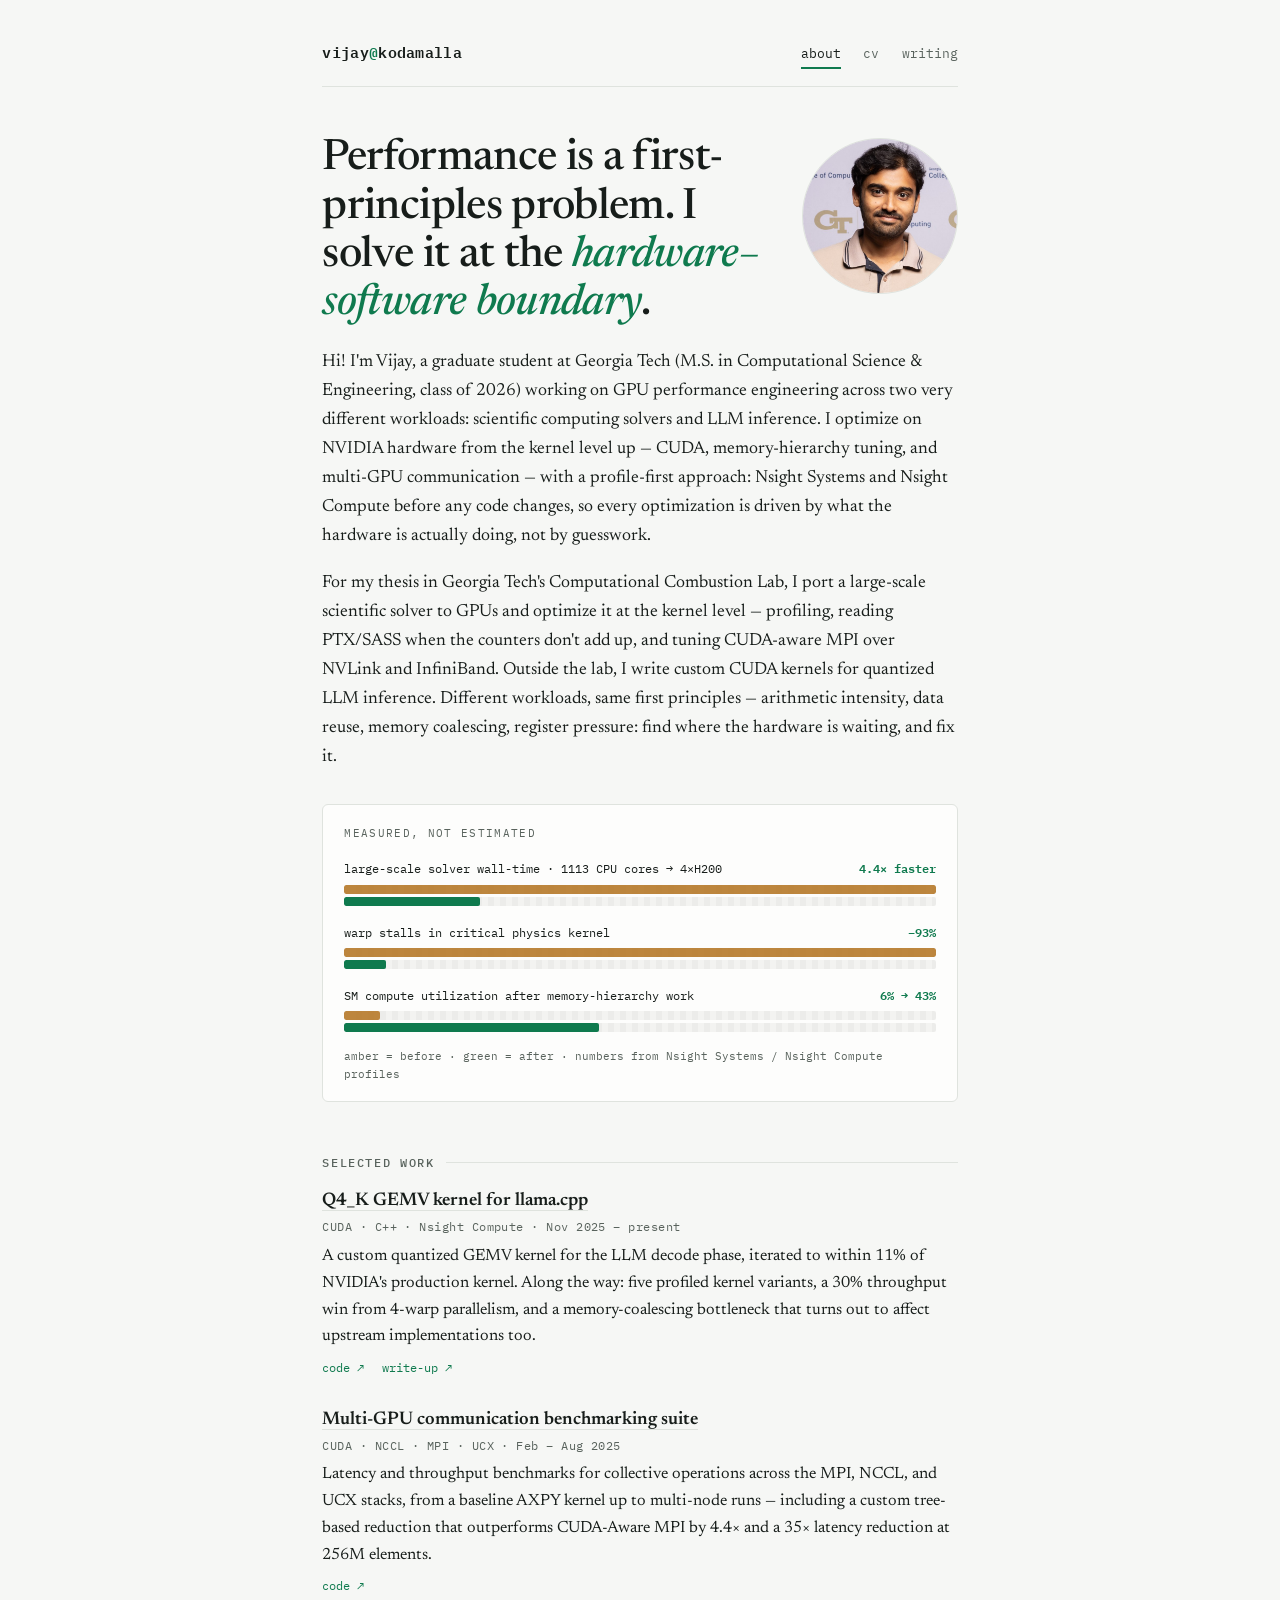
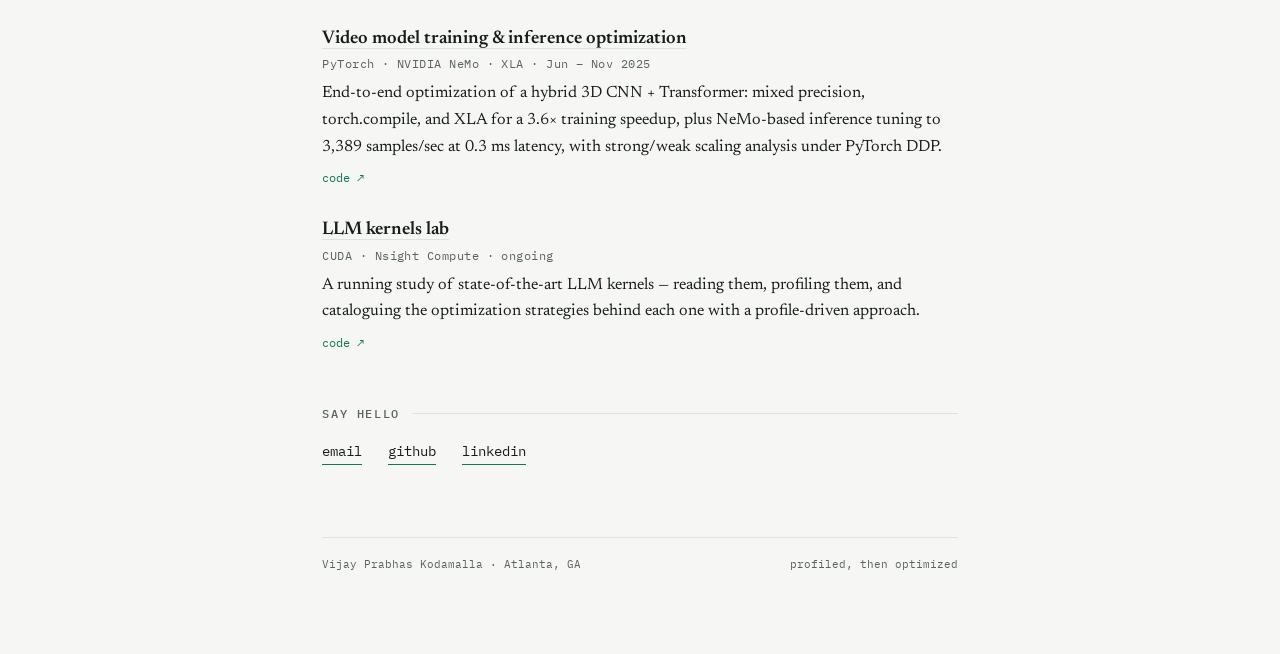
==== index.html @ e5746d0b "Add files via upload" ====
<!DOCTYPE html>
<html lang="en">
<head>
<meta charset="utf-8">
<meta name="viewport" content="width=device-width, initial-scale=1.0">
<title>Vijay Kodamalla — GPU Performance Engineering</title>
<meta name="description" content="Vijay Kodamalla — graduate student at Georgia Tech working on GPU performance engineering: CUDA kernels, multi-GPU communication, and profiling-driven optimization.">
<link rel="preconnect" href="https://fonts.googleapis.com">
<link rel="preconnect" href="https://fonts.gstatic.com" crossorigin>
<link href="https://fonts.googleapis.com/css2?family=Newsreader:ital,opsz,wght@0,6..72,400;0,6..72,500;0,6..72,600;1,6..72,400;1,6..72,500&family=IBM+Plex+Mono:wght@400;500;600&display=swap" rel="stylesheet">
<link rel="stylesheet" href="styles.css">
</head>
<body>
<div class="page">

<header class="site">
  <a class="wordmark" href="index.html">vijay<span>@</span>kodamalla</a>
  <nav class="site-nav" aria-label="Site">
    <a href="index.html" aria-current="page">about</a>
    <a href="cv.html">cv</a>
    <a href="writing.html">writing</a>
  </nav>
</header>

<main>
  <img class="portrait" src="photo.jpg" alt="Vijay Kodamalla" width="156" height="156">

  <h1>Performance is a first-principles problem. I solve it at the <em>hardware–software boundary</em>.</h1>

  <p>Hi! I'm Vijay, a graduate student at Georgia Tech (M.S. in Computational Science &amp; Engineering, class of 2026) working on GPU performance engineering across two very different workloads: scientific computing solvers and LLM inference. I optimize on NVIDIA hardware from the kernel level up — CUDA, memory-hierarchy tuning, and multi-GPU communication — with a profile-first approach: Nsight Systems and Nsight Compute before any code changes, so every optimization is driven by what the hardware is actually doing, not by guesswork.</p>

  <p>For my thesis in Georgia Tech's Computational Combustion Lab, I port a large-scale scientific solver to GPUs and optimize it at the kernel level — profiling, reading PTX/SASS when the counters don't add up, and tuning CUDA-aware MPI over NVLink and InfiniBand. Outside the lab, I write custom CUDA kernels for quantized LLM inference. Different workloads, same first principles — arithmetic intensity, data reuse, memory coalescing, register pressure: find where the hardware is waiting, and fix it.</p>

  <div class="measured" aria-label="Selected measured results">
    <div class="measured-caption">measured, not estimated</div>

    <div class="metric">
      <div class="metric-label">
        <span>large-scale solver wall-time · 1113 CPU cores → 4×H200</span>
        <span class="value">4.4× faster</span>
      </div>
      <div class="track"><div class="bar before" style="--w:100%"></div></div>
      <div class="track" style="margin-top:3px"><div class="bar" style="--w:23%; animation-delay:.15s"></div></div>
    </div>

    <div class="metric">
      <div class="metric-label">
        <span>warp stalls in critical physics kernel</span>
        <span class="value">−93%</span>
      </div>
      <div class="track"><div class="bar before" style="--w:100%; animation-delay:.15s"></div></div>
      <div class="track" style="margin-top:3px"><div class="bar" style="--w:7%; animation-delay:.3s"></div></div>
    </div>

    <div class="metric">
      <div class="metric-label">
        <span>SM compute utilization after memory-hierarchy work</span>
        <span class="value">6% → 43%</span>
      </div>
      <div class="track"><div class="bar before" style="--w:6%; animation-delay:.45s"></div></div>
      <div class="track" style="margin-top:3px"><div class="bar" style="--w:43%; animation-delay:.6s"></div></div>
    </div>

    <div class="measured-footnote">amber = before · green = after · numbers from Nsight Systems / Nsight Compute profiles</div>
  </div>

  <h2 class="eyebrow">Selected work</h2>

  <div class="item">
    <h3><a href="https://github.com/vijay-kodamalla/gemv-q4_k-optimization">Q4_K GEMV kernel for llama.cpp</a></h3>
    <div class="meta">CUDA · C++ · Nsight Compute · Nov 2025 – present</div>
    <p>A custom quantized GEMV kernel for the LLM decode phase, iterated to within 11% of NVIDIA's production kernel. Along the way: five profiled kernel variants, a 30% throughput win from 4-warp parallelism, and a memory-coalescing bottleneck that turns out to affect upstream implementations too.</p>
    <div class="links"><a href="https://github.com/vijay-kodamalla/gemv-q4_k-optimization">code ↗</a><a href="https://vijay-kodamalla.github.io/gemv-q4_k-optimization/">write-up ↗</a></div>
  </div>

  <div class="item">
    <h3><a href="https://github.com/vijay-kodamalla/multi_gpu_comm_suite">Multi-GPU communication benchmarking suite</a></h3>
    <div class="meta">CUDA · NCCL · MPI · UCX · Feb – Aug 2025</div>
    <p>Latency and throughput benchmarks for collective operations across the MPI, NCCL, and UCX stacks, from a baseline AXPY kernel up to multi-node runs — including a custom tree-based reduction that outperforms CUDA-Aware MPI by 4.4× and a 35× latency reduction at 256M elements.</p>
    <div class="links"><a href="https://github.com/vijay-kodamalla/multi_gpu_comm_suite">code ↗</a></div>
  </div>

  <div class="item">
    <h3><a href="https://github.com/vijay-kodamalla/video_classification_hybrid_arch">Video model training &amp; inference optimization</a></h3>
    <div class="meta">PyTorch · NVIDIA NeMo · XLA · Jun – Nov 2025</div>
    <p>End-to-end optimization of a hybrid 3D CNN + Transformer: mixed precision, torch.compile, and XLA for a 3.6× training speedup, plus NeMo-based inference tuning to 3,389 samples/sec at 0.3 ms latency, with strong/weak scaling analysis under PyTorch DDP.</p>
    <div class="links"><a href="https://github.com/vijay-kodamalla/video_classification_hybrid_arch">code ↗</a></div>
  </div>

  <div class="item">
    <h3><a href="https://github.com/vijay-kodamalla/LLM-kernels-Lab">LLM kernels lab</a></h3>
    <div class="meta">CUDA · Nsight Compute · ongoing</div>
    <p>A running study of state-of-the-art LLM kernels — reading them, profiling them, and cataloguing the optimization strategies behind each one with a profile-driven approach.</p>
    <div class="links"><a href="https://github.com/vijay-kodamalla/LLM-kernels-Lab">code ↗</a></div>
  </div>

  <h2 class="eyebrow">Say hello</h2>
  <div class="hello">
    <a href="mailto:vkodamalla3@gatech.edu">email</a>
    <a href="https://github.com/vijay-kodamalla">github</a>
    <a href="https://linkedin.com/in/vijaykodamalla">linkedin</a>
  </div>
</main>

<footer class="site">
  <span>Vijay Prabhas Kodamalla · Atlanta, GA</span>
  <span>profiled, then optimized</span>
</footer>

</div>
</body>
</html>
---- styles.css ----
/* ---------------------------------------------------------
   Vijay Kodamalla — personal site
   Palette
     paper    #F6F7F5   cool graph-paper white
     ink      #171D1A   near-black green-tinted ink
     muted    #59635D   secondary text
     kernel   #0F7A4E   profiler "kernel track" green (accent)
     stall    #B4741F   "before" / stall amber
     hairline #DFE3DE   rules and borders
   Type
     Newsreader      — body & display (research-notebook serif)
     IBM Plex Mono   — nav, labels, metrics (profiler vernacular)
   --------------------------------------------------------- */

:root {
  --paper: #f6f7f5;
  --ink: #171d1a;
  --muted: #59635d;
  --kernel: #0f7a4e;
  --stall: #b4741f;
  --hairline: #dfe3de;
  --mono: "IBM Plex Mono", ui-monospace, "SF Mono", Menlo, monospace;
  --serif: "Newsreader", Georgia, "Times New Roman", serif;
}

* { box-sizing: border-box; }

html { scroll-behavior: smooth; }

body {
  margin: 0;
  background: var(--paper);
  color: var(--ink);
  font-family: var(--serif);
  font-size: 1.1rem;
  line-height: 1.65;
  font-weight: 400;
  -webkit-font-smoothing: antialiased;
}

.page {
  max-width: 680px;
  margin: 0 auto;
  padding: 2.5rem 1.4rem 5rem;
}

/* ----- nav ----- */
header.site {
  display: flex;
  align-items: baseline;
  justify-content: space-between;
  gap: 1rem;
  flex-wrap: wrap;
  padding-bottom: 1.1rem;
  border-bottom: 1px solid var(--hairline);
  margin-bottom: 3rem;
}

.wordmark {
  font-family: var(--mono);
  font-size: 0.95rem;
  font-weight: 600;
  letter-spacing: 0.02em;
  color: var(--ink);
  text-decoration: none;
}

.wordmark span { color: var(--kernel); }

nav.site-nav {
  display: flex;
  gap: 1.4rem;
  font-family: var(--mono);
  font-size: 0.82rem;
}

nav.site-nav a {
  color: var(--muted);
  text-decoration: none;
  padding-bottom: 2px;
}

nav.site-nav a:hover { color: var(--ink); }

nav.site-nav a[aria-current="page"] {
  color: var(--ink);
  border-bottom: 2px solid var(--kernel);
}

/* ----- portrait ----- */
.portrait {
  float: right;
  width: 156px;
  height: 156px;
  object-fit: cover;
  border-radius: 50%;
  border: 1px solid var(--hairline);
  margin: 0.2rem 0 1rem 1.6rem;
  background: #ececea;
}

@media (max-width: 520px) {
  .portrait {
    float: none;
    display: block;
    width: 124px;
    height: 124px;
    margin: 0 0 1.2rem;
  }
}

/* ----- type ----- */
h1 {
  font-family: var(--serif);
  font-weight: 500;
  font-size: clamp(2rem, 6vw, 2.7rem);
  line-height: 1.12;
  letter-spacing: -0.015em;
  margin: 0 0 1.2rem;
}

h1 em {
  font-style: italic;
  color: var(--kernel);
}

.eyebrow {
  font-family: var(--mono);
  font-size: 0.72rem;
  font-weight: 500;
  letter-spacing: 0.14em;
  text-transform: uppercase;
  color: var(--muted);
  margin: 3.2rem 0 1.1rem;
  display: flex;
  align-items: center;
  gap: 0.75rem;
}

.eyebrow::after {
  content: "";
  flex: 1;
  height: 1px;
  background: var(--hairline);
}

p { margin: 0 0 1.1rem; }

a { color: var(--ink); text-decoration-color: var(--kernel); text-underline-offset: 3px; }
a:hover { color: var(--kernel); }

strong { font-weight: 600; }

.muted { color: var(--muted); }

/* ----- signature: measured strip (profiler bars) ----- */
.measured {
  border: 1px solid var(--hairline);
  border-radius: 6px;
  background: #fdfdfc;
  padding: 1.2rem 1.3rem 1.05rem;
  margin: 2rem 0 0.4rem;
}

.measured-caption {
  font-family: var(--mono);
  font-size: 0.7rem;
  letter-spacing: 0.12em;
  text-transform: uppercase;
  color: var(--muted);
  margin-bottom: 1rem;
}

.metric { margin-bottom: 1rem; }
.metric:last-child { margin-bottom: 0.2rem; }

.metric-label {
  display: flex;
  justify-content: space-between;
  gap: 1rem;
  font-family: var(--mono);
  font-size: 0.78rem;
  color: var(--ink);
  margin-bottom: 0.35rem;
}

.metric-label .value { color: var(--kernel); font-weight: 600; white-space: nowrap; }

.track {
  position: relative;
  height: 9px;
  border-radius: 2px;
  background: repeating-linear-gradient(
    90deg,
    #ececea 0 6px,
    #f3f3f1 6px 12px
  );
  overflow: hidden;
}

.bar {
  position: absolute;
  inset: 0 auto 0 0;
  border-radius: 2px;
  background: var(--kernel);
  width: 0;
  animation: grow 0.9s ease-out forwards;
}

.bar.before { background: var(--stall); opacity: 0.85; }

@keyframes grow { to { width: var(--w); } }

@media (prefers-reduced-motion: reduce) {
  .bar { animation: none; width: var(--w); }
  html { scroll-behavior: auto; }
}

.measured-footnote {
  font-family: var(--mono);
  font-size: 0.68rem;
  color: var(--muted);
  margin-top: 0.9rem;
}

/* ----- project / writing lists ----- */
.item { margin-bottom: 1.9rem; }

.item h3 {
  font-family: var(--serif);
  font-weight: 600;
  font-size: 1.15rem;
  margin: 0 0 0.25rem;
  line-height: 1.3;
}

.item h3 a { text-decoration: none; border-bottom: 1px solid var(--hairline); }
.item h3 a:hover { border-bottom-color: var(--kernel); }

.item .meta {
  font-family: var(--mono);
  font-size: 0.72rem;
  color: var(--muted);
  letter-spacing: 0.04em;
  margin-bottom: 0.4rem;
}

.item p { margin: 0; font-size: 1.02rem; }

.item .links {
  font-family: var(--mono);
  font-size: 0.76rem;
  margin-top: 0.45rem;
}

.item .links a { color: var(--kernel); text-decoration: none; margin-right: 1.1rem; }
.item .links a:hover { text-decoration: underline; }

/* ----- CV ----- */
.cv-entry { margin-bottom: 2.2rem; }

.cv-entry h3 {
  font-weight: 600;
  font-size: 1.15rem;
  margin: 0;
}

.cv-entry .org {
  font-size: 1.02rem;
  color: var(--ink);
  margin: 0.1rem 0 0;
}

.cv-entry .when {
  font-family: var(--mono);
  font-size: 0.74rem;
  color: var(--muted);
  margin: 0.2rem 0 0.6rem;
}

.cv-entry ul {
  margin: 0.4rem 0 0;
  padding-left: 1.15rem;
}

.cv-entry li { margin-bottom: 0.45rem; font-size: 1.0rem; }

.skills dt {
  font-family: var(--mono);
  font-size: 0.74rem;
  letter-spacing: 0.06em;
  text-transform: uppercase;
  color: var(--muted);
  margin-top: 0.9rem;
}

.skills dd { margin: 0.2rem 0 0; font-size: 1.0rem; }

/* ----- contact ----- */
.hello {
  font-family: var(--mono);
  font-size: 0.85rem;
  display: flex;
  gap: 1.6rem;
  flex-wrap: wrap;
}

.hello a { color: var(--ink); text-decoration: none; border-bottom: 1px solid var(--kernel); padding-bottom: 1px; }
.hello a:hover { color: var(--kernel); }

/* ----- article (blog posts) ----- */
article.post h1 {
  font-size: clamp(1.7rem, 5vw, 2.2rem);
  margin-bottom: 0.4rem;
}

article.post .post-meta {
  font-family: var(--mono);
  font-size: 0.74rem;
  color: var(--muted);
  margin-bottom: 2.2rem;
}

article.post h2 {
  font-family: var(--serif);
  font-weight: 600;
  font-size: 1.3rem;
  margin: 2.6rem 0 0.8rem;
  line-height: 1.3;
}

article.post p, article.post li { font-size: 1.05rem; }

article.post ul { padding-left: 1.2rem; }
article.post li { margin-bottom: 0.5rem; }

article.post code {
  font-family: var(--mono);
  font-size: 0.85em;
  background: #eef0ec;
  padding: 0.1em 0.35em;
  border-radius: 3px;
}

article.post pre {
  background: #141a17;
  color: #dce3de;
  border-radius: 6px;
  padding: 1rem 1.2rem;
  overflow-x: auto;
  font-size: 0.82rem;
  line-height: 1.55;
  margin: 1.2rem 0;
}

article.post pre code {
  background: none;
  padding: 0;
  color: inherit;
  font-size: inherit;
}

article.post table {
  width: 100%;
  border-collapse: collapse;
  font-family: var(--mono);
  font-size: 0.78rem;
  margin: 1.4rem 0;
}

article.post th {
  text-align: left;
  font-weight: 600;
  border-bottom: 2px solid var(--ink);
  padding: 0.45rem 0.6rem 0.45rem 0;
}

article.post td {
  border-bottom: 1px solid var(--hairline);
  padding: 0.45rem 0.6rem 0.45rem 0;
  vertical-align: top;
}

article.post .back-link {
  font-family: var(--mono);
  font-size: 0.78rem;
  display: inline-block;
  margin-bottom: 2rem;
}

/* ----- footer ----- */
footer.site {
  margin-top: 4.5rem;
  padding-top: 1.1rem;
  border-top: 1px solid var(--hairline);
  font-family: var(--mono);
  font-size: 0.7rem;
  color: var(--muted);
  display: flex;
  justify-content: space-between;
  gap: 1rem;
  flex-wrap: wrap;
}

/* focus visibility */
a:focus-visible {
  outline: 2px solid var(--kernel);
  outline-offset: 3px;
  border-radius: 2px;
}

@media (max-width: 520px) {
  body { font-size: 1.03rem; }
  nav.site-nav { gap: 1rem; }
}
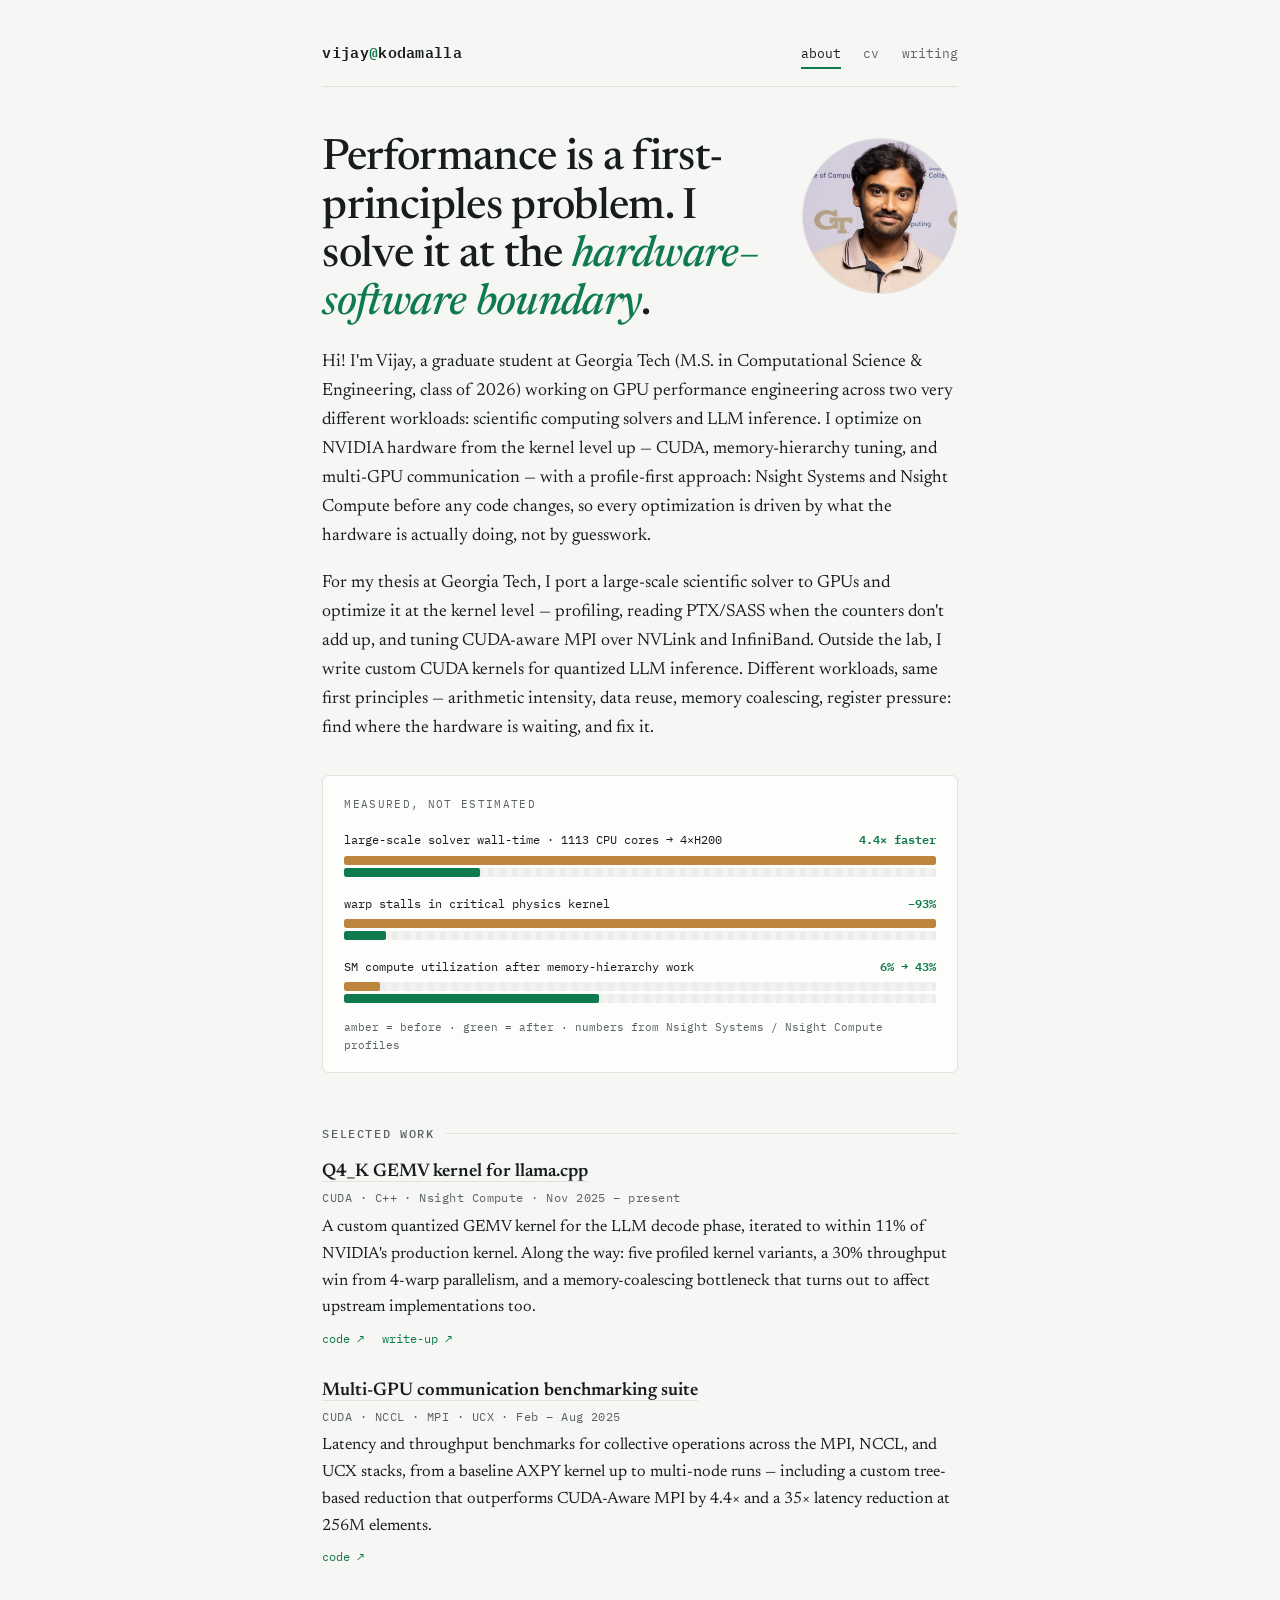
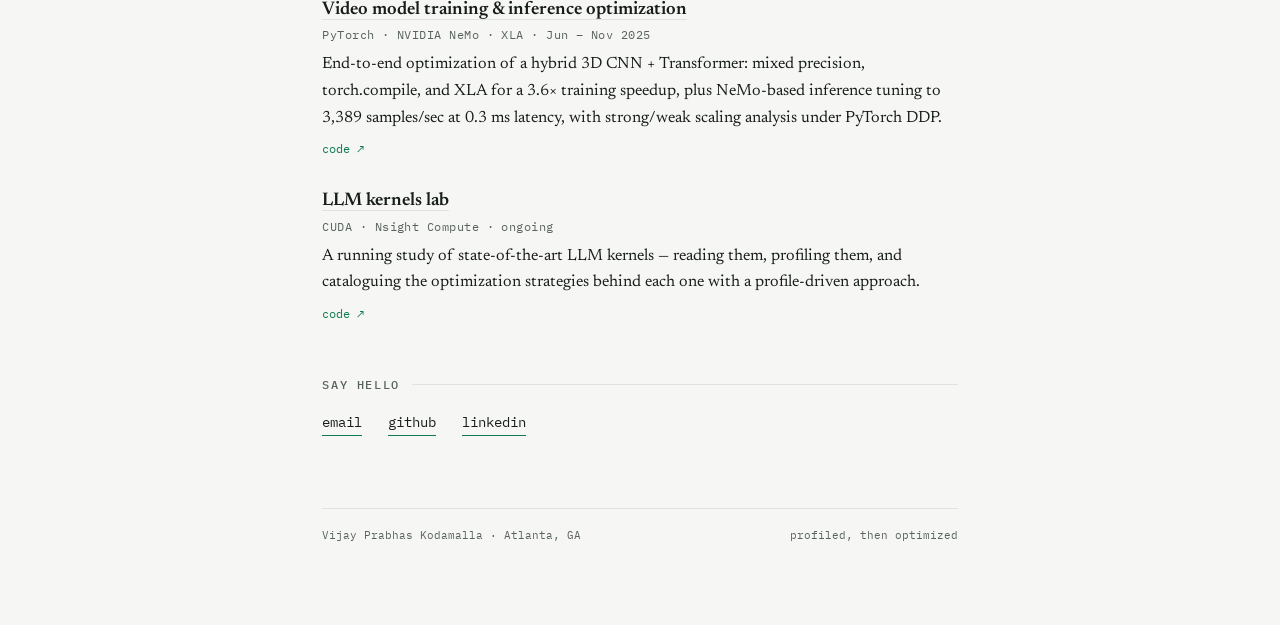
==== commit 113c6dd7: "Update index.html" ====
--- a/index.html
+++ b/index.html
@@ -29,7 +29,7 @@
 
   <p>Hi! I'm Vijay, a graduate student at Georgia Tech (M.S. in Computational Science &amp; Engineering, class of 2026) working on GPU performance engineering across two very different workloads: scientific computing solvers and LLM inference. I optimize on NVIDIA hardware from the kernel level up — CUDA, memory-hierarchy tuning, and multi-GPU communication — with a profile-first approach: Nsight Systems and Nsight Compute before any code changes, so every optimization is driven by what the hardware is actually doing, not by guesswork.</p>
 
-  <p>For my thesis in Georgia Tech's Computational Combustion Lab, I port a large-scale scientific solver to GPUs and optimize it at the kernel level — profiling, reading PTX/SASS when the counters don't add up, and tuning CUDA-aware MPI over NVLink and InfiniBand. Outside the lab, I write custom CUDA kernels for quantized LLM inference. Different workloads, same first principles — arithmetic intensity, data reuse, memory coalescing, register pressure: find where the hardware is waiting, and fix it.</p>
+  <p>For my thesis at Georgia Tech, I port a large-scale scientific solver to GPUs and optimize it at the kernel level — profiling, reading PTX/SASS when the counters don't add up, and tuning CUDA-aware MPI over NVLink and InfiniBand. Outside the lab, I write custom CUDA kernels for quantized LLM inference. Different workloads, same first principles — arithmetic intensity, data reuse, memory coalescing, register pressure: find where the hardware is waiting, and fix it.</p>
 
   <div class="measured" aria-label="Selected measured results">
     <div class="measured-caption">measured, not estimated</div>
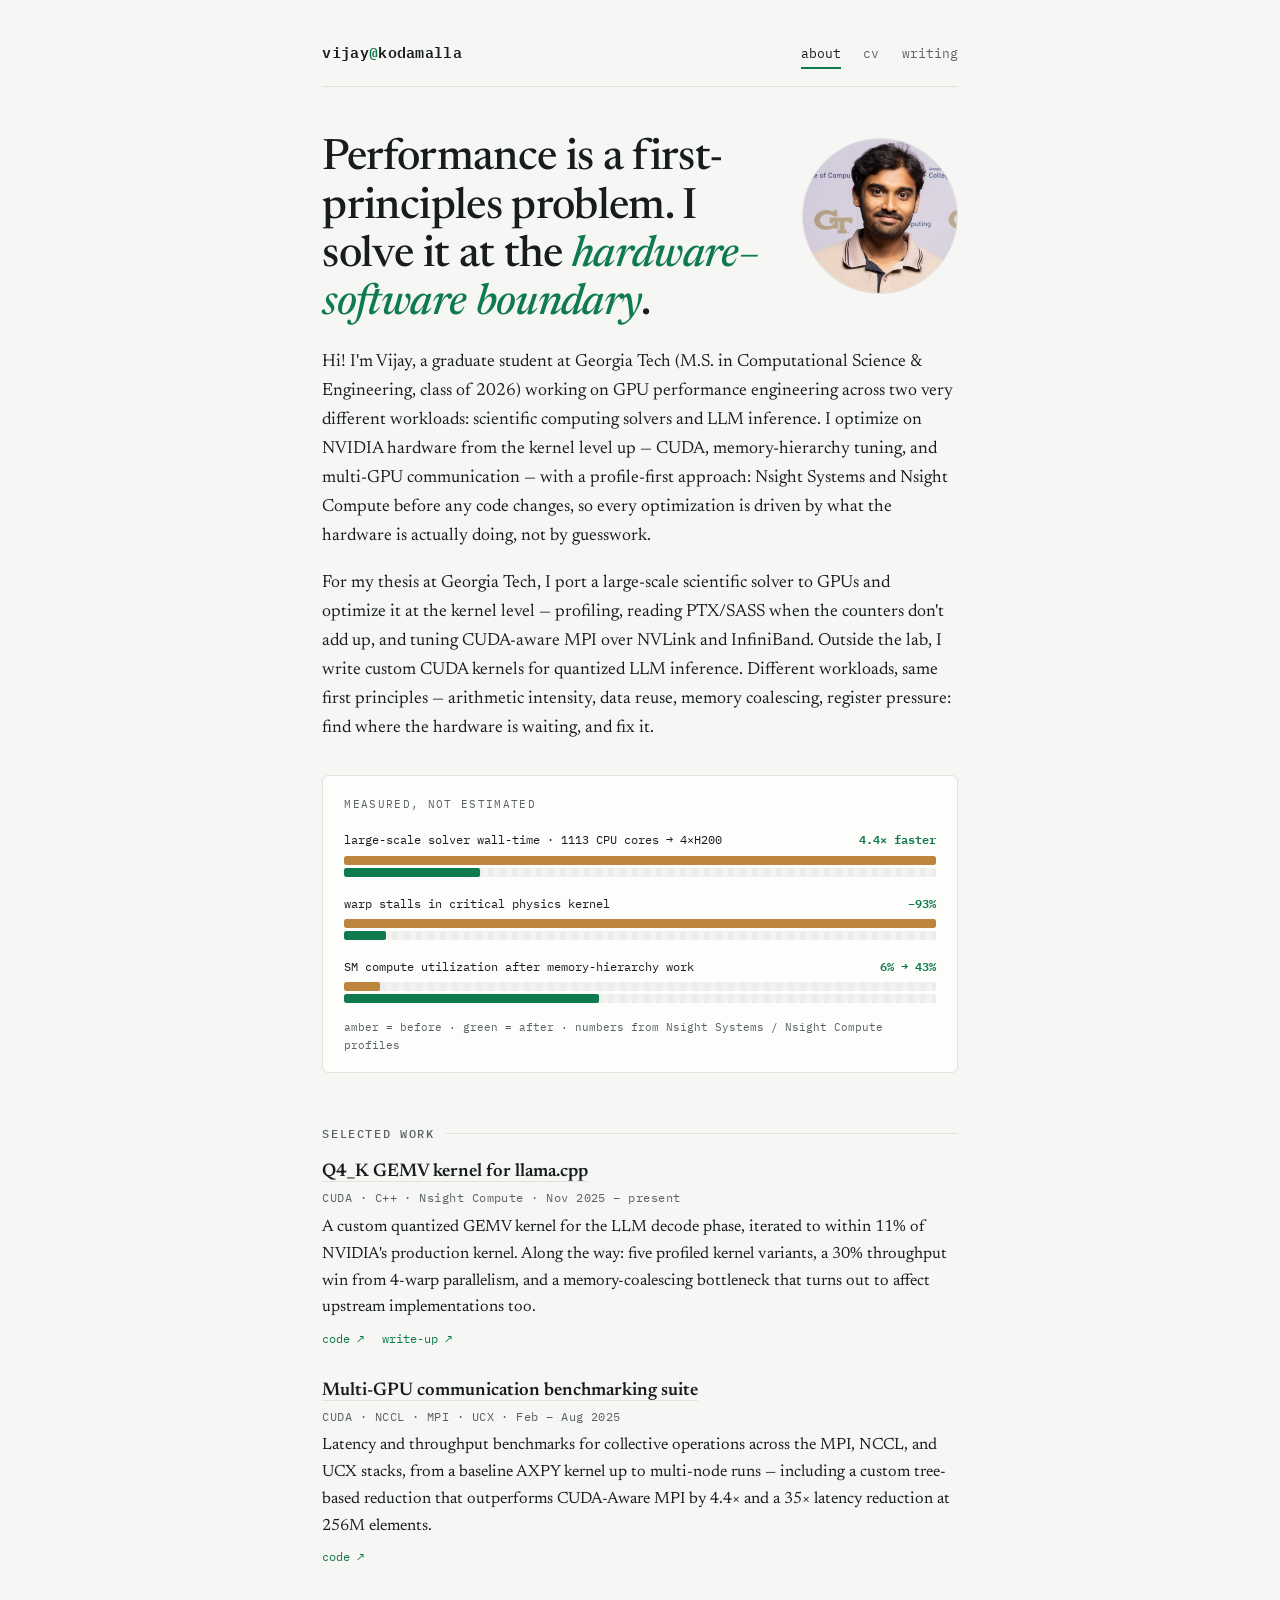
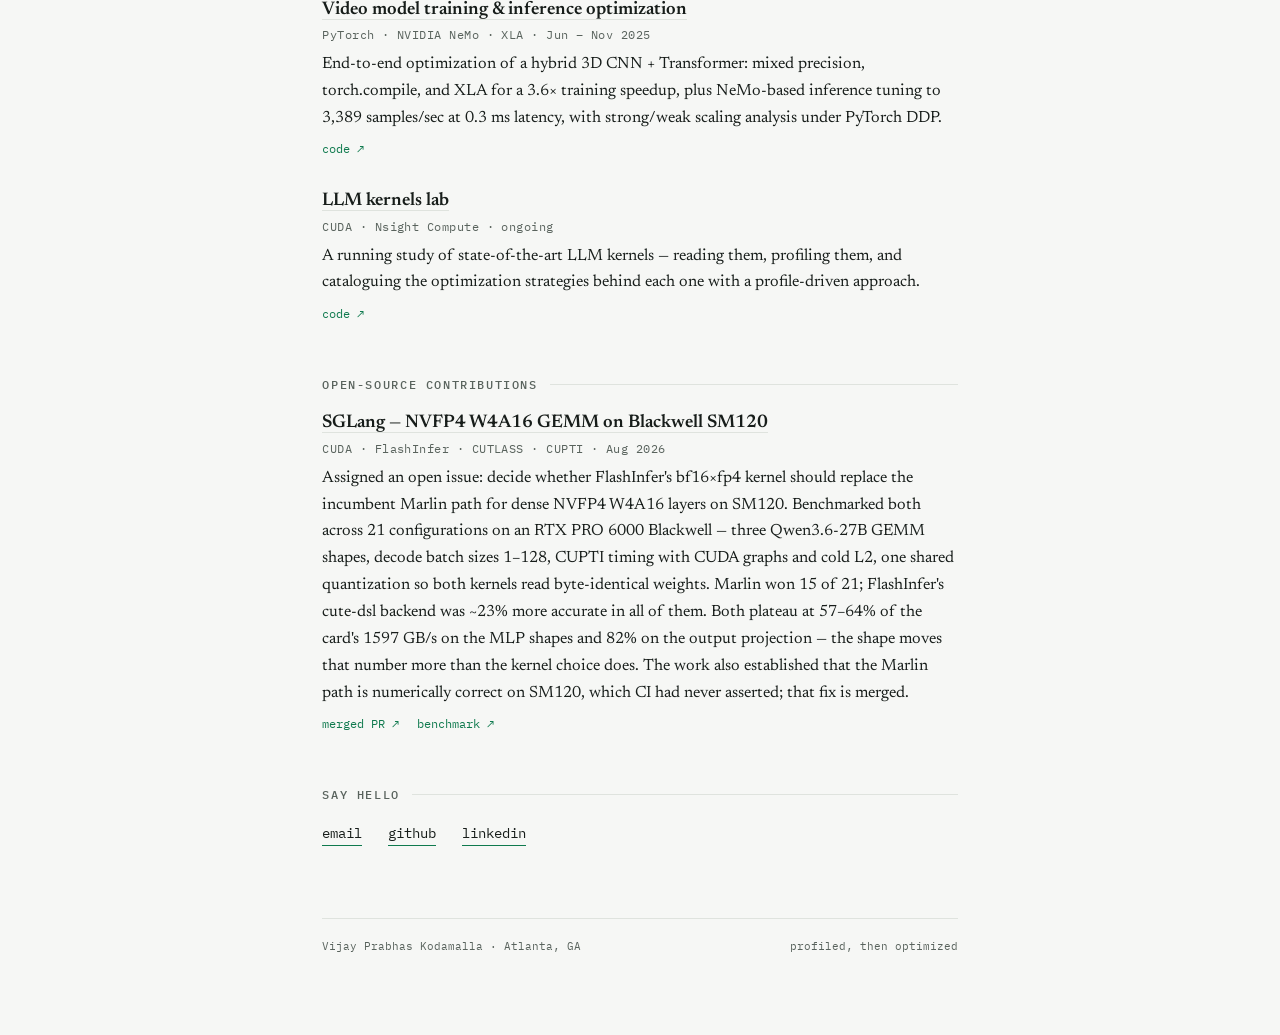
==== commit 11f050bf: "Update index.html" ====
--- a/index.html
+++ b/index.html
@@ -94,6 +94,15 @@
     <div class="links"><a href="https://github.com/vijay-kodamalla/LLM-kernels-Lab">code ↗</a></div>
   </div>
 
+  <h2 class="eyebrow">Open-source contributions</h2>
+
+  <div class="item">
+    <h3><a href="https://github.com/sgl-project/sglang/issues/33711">SGLang — NVFP4 W4A16 GEMM on Blackwell SM120</a></h3>
+    <div class="meta">CUDA · FlashInfer · CUTLASS · CUPTI · Aug 2026</div>
+    <p>Assigned an open issue: decide whether FlashInfer's bf16×fp4 kernel should replace the incumbent Marlin path for dense NVFP4 W4A16 layers on SM120. Benchmarked both across 21 configurations on an RTX PRO 6000 Blackwell — three Qwen3.6-27B GEMM shapes, decode batch sizes 1–128, CUPTI timing with CUDA graphs and cold L2, one shared quantization so both kernels read byte-identical weights. Marlin won 15 of 21; FlashInfer's cute-dsl backend was ~23% more accurate in all of them. Both plateau at 57–64% of the card's 1597 GB/s on the MLP shapes and 82% on the output projection — the shape moves that number more than the kernel choice does. The work also established that the Marlin path is numerically correct on SM120, which CI had never asserted; that fix is merged.</p>
+    <div class="links"><a href="https://github.com/sgl-project/sglang/pull/34327">merged PR ↗</a><a href="https://github.com/sgl-project/sglang/issues/33711">benchmark ↗</a></div>
+  </div>
+
   <h2 class="eyebrow">Say hello</h2>
   <div class="hello">
     <a href="mailto:vkodamalla3@gatech.edu">email</a>
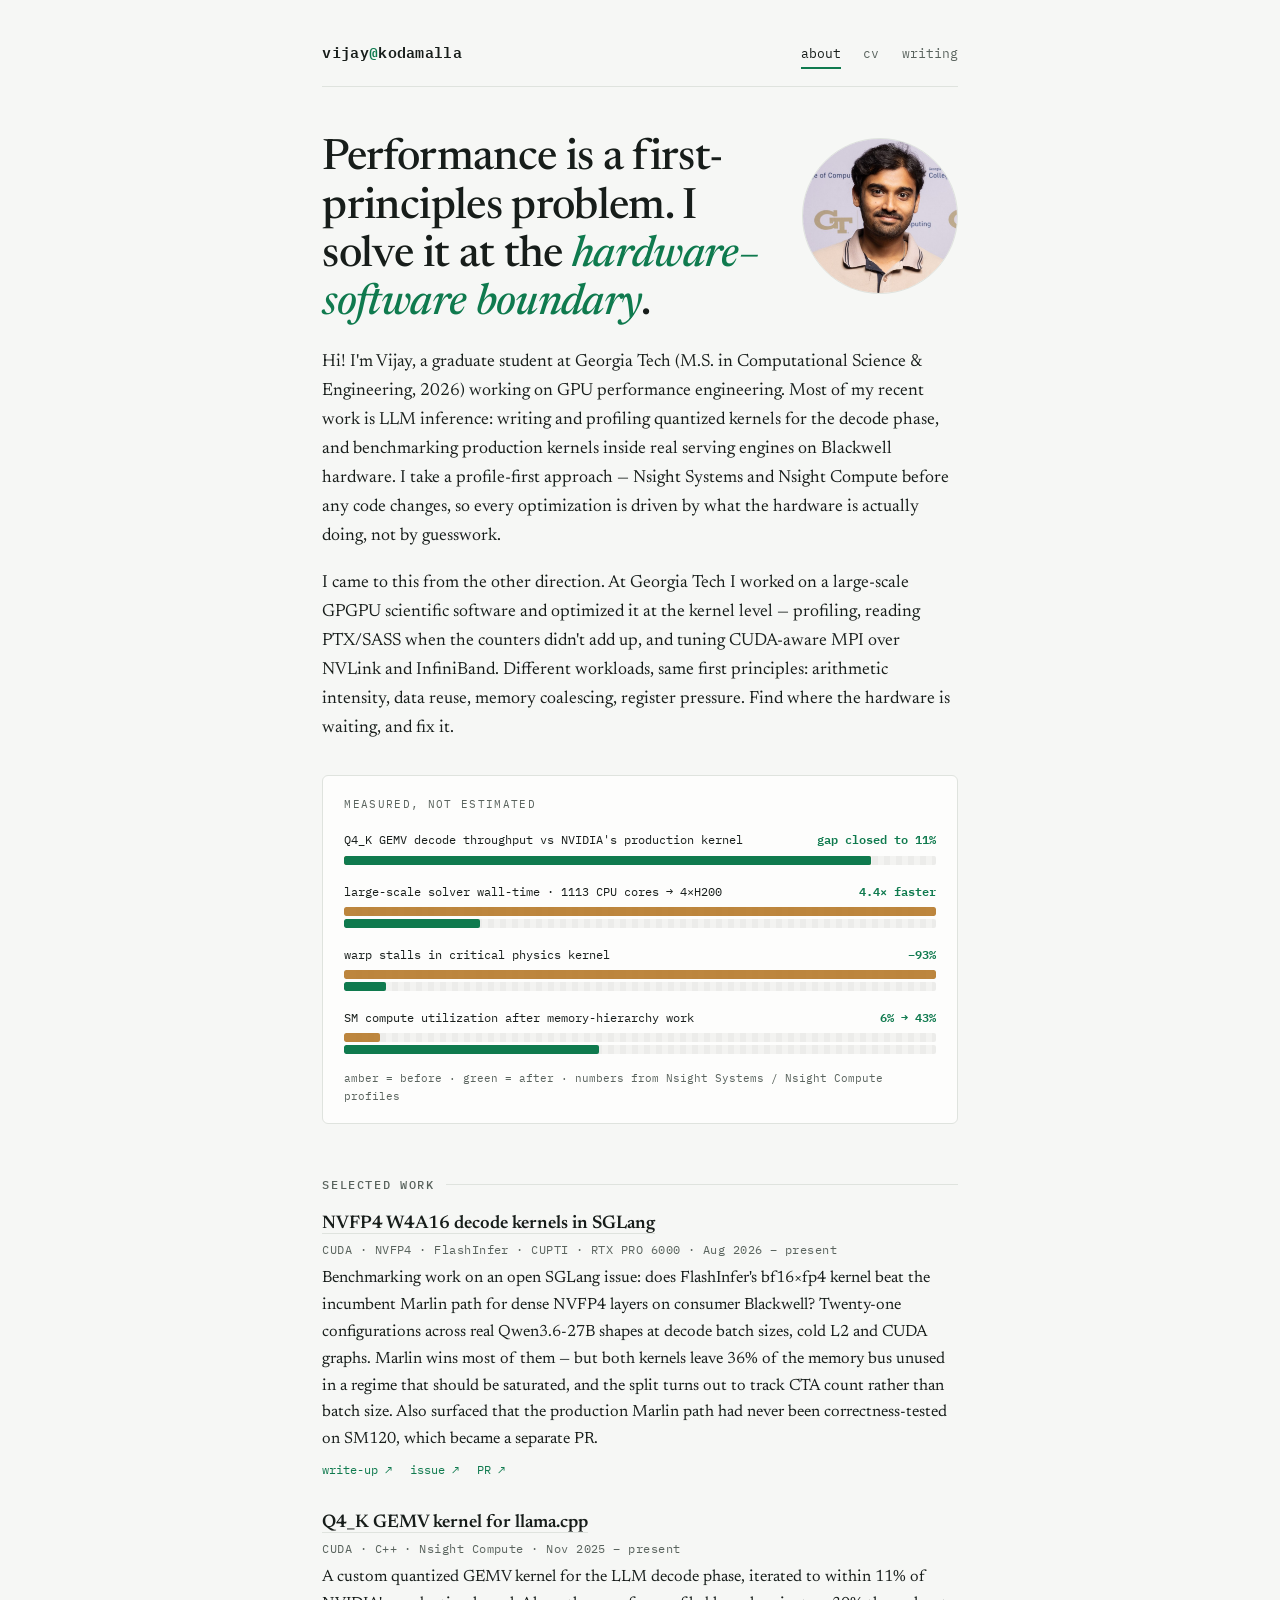
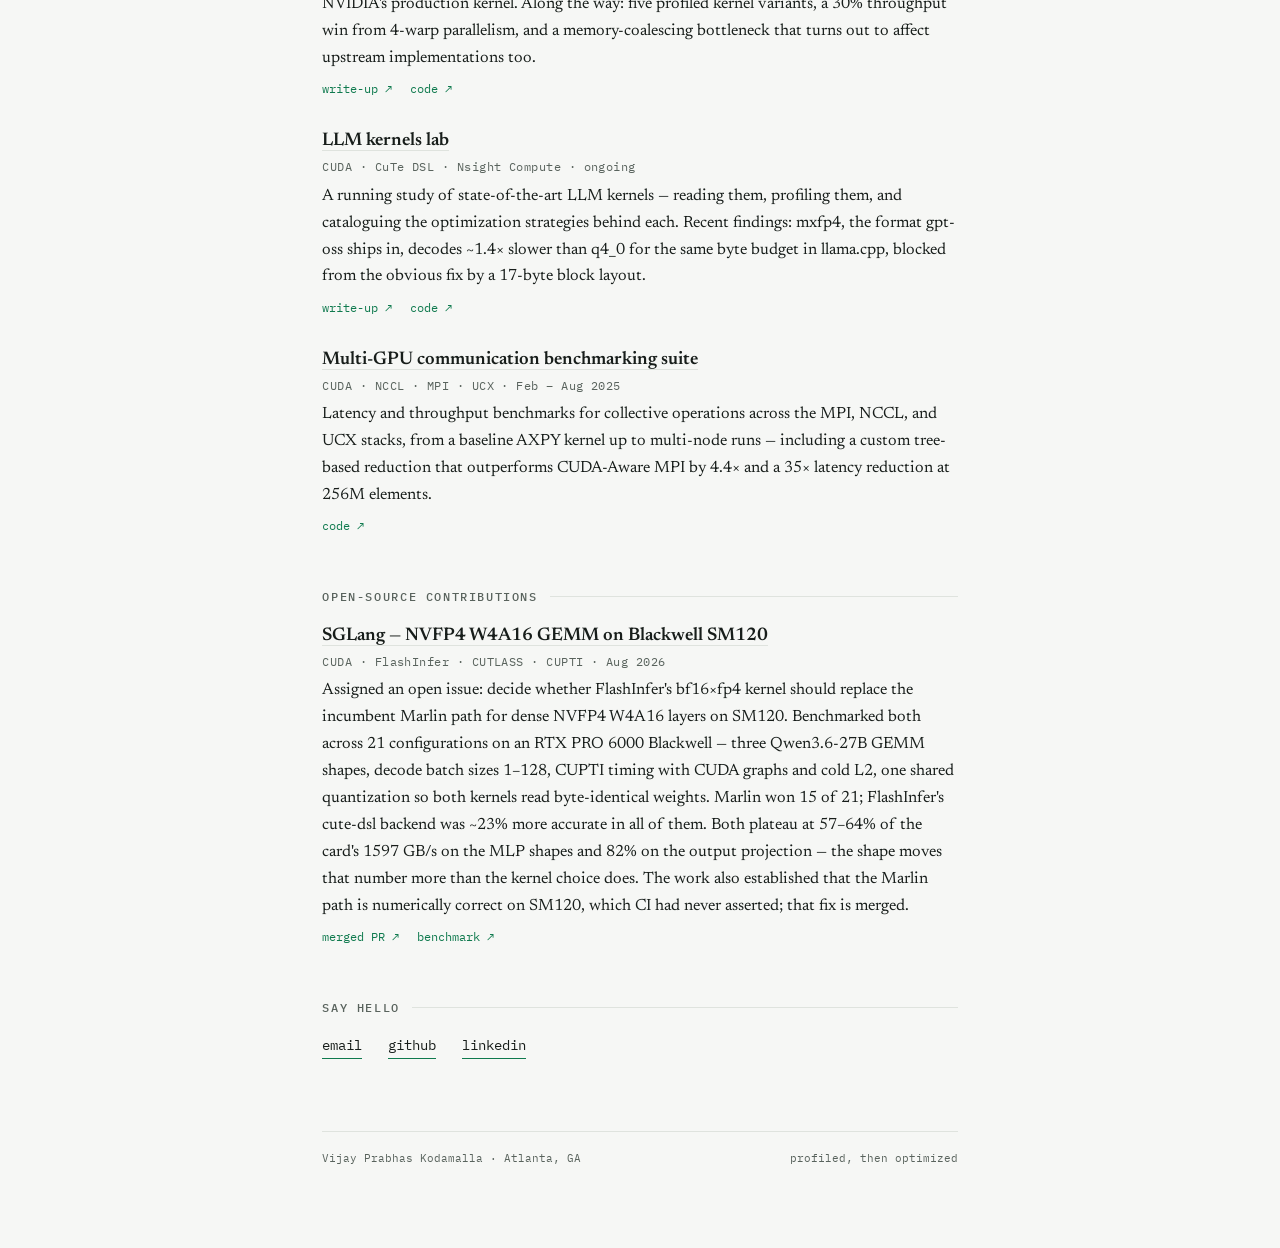
==== commit 80ce875f: "Update index.html" ====
--- a/index.html
+++ b/index.html
@@ -27,12 +27,23 @@
 
   <h1>Performance is a first-principles problem. I solve it at the <em>hardware–software boundary</em>.</h1>
 
-  <p>Hi! I'm Vijay, a graduate student at Georgia Tech (M.S. in Computational Science &amp; Engineering, class of 2026) working on GPU performance engineering across two very different workloads: scientific computing solvers and LLM inference. I optimize on NVIDIA hardware from the kernel level up — CUDA, memory-hierarchy tuning, and multi-GPU communication — with a profile-first approach: Nsight Systems and Nsight Compute before any code changes, so every optimization is driven by what the hardware is actually doing, not by guesswork.</p>
+  <p>Hi! I'm Vijay, a graduate student at Georgia Tech (M.S. in Computational Science &amp; Engineering, 2026) working on GPU performance engineering. Most of my recent work is LLM inference: writing and profiling quantized kernels for the decode phase, and benchmarking production kernels inside real serving engines on Blackwell hardware. I take a profile-first approach — Nsight Systems and Nsight Compute before any code changes, so every optimization is driven by what the hardware is actually doing, not by guesswork.</p>
 
-  <p>For my thesis at Georgia Tech, I port a large-scale scientific solver to GPUs and optimize it at the kernel level — profiling, reading PTX/SASS when the counters don't add up, and tuning CUDA-aware MPI over NVLink and InfiniBand. Outside the lab, I write custom CUDA kernels for quantized LLM inference. Different workloads, same first principles — arithmetic intensity, data reuse, memory coalescing, register pressure: find where the hardware is waiting, and fix it.</p>
+  <p>I came to this from the other direction. At Georgia Tech I worked on a large-scale GPGPU scientific software and optimized it at the kernel level — profiling, reading PTX/SASS when the counters didn't add up, and tuning CUDA-aware MPI over NVLink and InfiniBand. Different workloads, same first principles: arithmetic intensity, data reuse, memory coalescing, register pressure. Find where the hardware is waiting, and fix it.</p>
 
   <div class="measured" aria-label="Selected measured results">
     <div class="measured-caption">measured, not estimated</div>
+
+    <div class="metric">
+  <div class="metric-label">
+    <span>Q4_K GEMV decode throughput vs NVIDIA's production kernel</span>
+    <span class="value">gap closed to 11%</span>
+  </div>
+  <div class="track">
+    <div class="bar before" style="--w: 89%"></div>
+    <div class="bar" style="--w: 89%"></div>
+  </div>
+    </div>
 
     <div class="metric">
       <div class="metric-label">
@@ -67,32 +78,32 @@
   <h2 class="eyebrow">Selected work</h2>
 
   <div class="item">
-    <h3><a href="https://github.com/vijay-kodamalla/gemv-q4_k-optimization">Q4_K GEMV kernel for llama.cpp</a></h3>
-    <div class="meta">CUDA · C++ · Nsight Compute · Nov 2025 – present</div>
-    <p>A custom quantized GEMV kernel for the LLM decode phase, iterated to within 11% of NVIDIA's production kernel. Along the way: five profiled kernel variants, a 30% throughput win from 4-warp parallelism, and a memory-coalescing bottleneck that turns out to affect upstream implementations too.</p>
-    <div class="links"><a href="https://github.com/vijay-kodamalla/gemv-q4_k-optimization">code ↗</a><a href="https://vijay-kodamalla.github.io/gemv-q4_k-optimization/">write-up ↗</a></div>
-  </div>
+  <h3><a href="writing/sglang-nvfp4-w4a16-sm120.html">NVFP4 W4A16 decode kernels in SGLang</a></h3>
+  <div class="meta">CUDA · NVFP4 · FlashInfer · CUPTI · RTX PRO 6000 · Aug 2026 – present</div>
+  <p>Benchmarking work on an open SGLang issue: does FlashInfer's bf16×fp4 kernel beat the incumbent Marlin path for dense NVFP4 layers on consumer Blackwell? Twenty-one configurations across real Qwen3.6-27B shapes at decode batch sizes, cold L2 and CUDA graphs. Marlin wins most of them — but both kernels leave 36% of the memory bus unused in a regime that should be saturated, and the split turns out to track CTA count rather than batch size. Also surfaced that the production Marlin path had never been correctness-tested on SM120, which became a separate PR.</p>
+  <div class="links"><a href="writing/sglang-nvfp4-w4a16-sm120.html">write-up ↗</a><a href="https://github.com/sgl-project/sglang/issues/33711">issue ↗</a><a href="https://github.com/sgl-project/sglang/pull/34327">PR ↗</a></div>
+</div>
 
-  <div class="item">
-    <h3><a href="https://github.com/vijay-kodamalla/multi_gpu_comm_suite">Multi-GPU communication benchmarking suite</a></h3>
-    <div class="meta">CUDA · NCCL · MPI · UCX · Feb – Aug 2025</div>
-    <p>Latency and throughput benchmarks for collective operations across the MPI, NCCL, and UCX stacks, from a baseline AXPY kernel up to multi-node runs — including a custom tree-based reduction that outperforms CUDA-Aware MPI by 4.4× and a 35× latency reduction at 256M elements.</p>
-    <div class="links"><a href="https://github.com/vijay-kodamalla/multi_gpu_comm_suite">code ↗</a></div>
-  </div>
+<div class="item">
+  <h3><a href="https://vijay-kodamalla.github.io/gemv-q4_k-optimization/">Q4_K GEMV kernel for llama.cpp</a></h3>
+  <div class="meta">CUDA · C++ · Nsight Compute · Nov 2025 – present</div>
+  <p>A custom quantized GEMV kernel for the LLM decode phase, iterated to within 11% of NVIDIA's production kernel. Along the way: five profiled kernel variants, a 30% throughput win from 4-warp parallelism, and a memory-coalescing bottleneck that turns out to affect upstream implementations too.</p>
+  <div class="links"><a href="https://vijay-kodamalla.github.io/gemv-q4_k-optimization/">write-up ↗</a><a href="https://github.com/vijay-kodamalla/gemv-q4_k-optimization">code ↗</a></div>
+</div>
 
-  <div class="item">
-    <h3><a href="https://github.com/vijay-kodamalla/video_classification_hybrid_arch">Video model training &amp; inference optimization</a></h3>
-    <div class="meta">PyTorch · NVIDIA NeMo · XLA · Jun – Nov 2025</div>
-    <p>End-to-end optimization of a hybrid 3D CNN + Transformer: mixed precision, torch.compile, and XLA for a 3.6× training speedup, plus NeMo-based inference tuning to 3,389 samples/sec at 0.3 ms latency, with strong/weak scaling analysis under PyTorch DDP.</p>
-    <div class="links"><a href="https://github.com/vijay-kodamalla/video_classification_hybrid_arch">code ↗</a></div>
-  </div>
+<div class="item">
+  <h3><a href="https://github.com/vijay-kodamalla/LLM-kernels-Lab">LLM kernels lab</a></h3>
+  <div class="meta">CUDA · CuTe DSL · Nsight Compute · ongoing</div>
+  <p>A running study of state-of-the-art LLM kernels — reading them, profiling them, and cataloguing the optimization strategies behind each. Recent findings: mxfp4, the format gpt-oss ships in, decodes ~1.4× slower than q4_0 for the same byte budget in llama.cpp, blocked from the obvious fix by a 17-byte block layout.</p>
+  <div class="links"><a href="writing/llamacpp-quant-kernels-decode.html">write-up ↗</a><a href="https://github.com/vijay-kodamalla/LLM-kernels-Lab">code ↗</a></div>
+</div>
 
-  <div class="item">
-    <h3><a href="https://github.com/vijay-kodamalla/LLM-kernels-Lab">LLM kernels lab</a></h3>
-    <div class="meta">CUDA · Nsight Compute · ongoing</div>
-    <p>A running study of state-of-the-art LLM kernels — reading them, profiling them, and cataloguing the optimization strategies behind each one with a profile-driven approach.</p>
-    <div class="links"><a href="https://github.com/vijay-kodamalla/LLM-kernels-Lab">code ↗</a></div>
-  </div>
+<div class="item">
+  <h3><a href="https://github.com/vijay-kodamalla/multi_gpu_comm_suite">Multi-GPU communication benchmarking suite</a></h3>
+  <div class="meta">CUDA · NCCL · MPI · UCX · Feb – Aug 2025</div>
+  <p>Latency and throughput benchmarks for collective operations across the MPI, NCCL, and UCX stacks, from a baseline AXPY kernel up to multi-node runs — including a custom tree-based reduction that outperforms CUDA-Aware MPI by 4.4× and a 35× latency reduction at 256M elements.</p>
+  <div class="links"><a href="https://github.com/vijay-kodamalla/multi_gpu_comm_suite">code ↗</a></div>
+</div>
 
   <h2 class="eyebrow">Open-source contributions</h2>
 
--- a/styles.css
+++ b/styles.css
@@ -368,6 +368,54 @@
   margin: 1.4rem 0;
 }
 
+/* ----- article extras: figures, equations, callouts ----- */
+article.post figure {
+  margin: 1.8rem 0;
+}
+
+article.post figure img {
+  width: 100%;
+  height: auto;
+  display: block;
+  border: 1px solid var(--hairline);
+  border-radius: 6px;
+  background: #fdfdfc;
+}
+
+article.post figcaption {
+  font-family: var(--mono);
+  font-size: 0.72rem;
+  color: var(--muted);
+  margin-top: 0.55rem;
+  line-height: 1.5;
+}
+
+article.post .eq {
+  font-family: var(--mono);
+  font-size: 0.88rem;
+  color: var(--ink);
+  background: #fdfdfc;
+  border-left: 2px solid var(--kernel);
+  padding: 0.75rem 1rem;
+  margin: 1.2rem 0;
+  overflow-x: auto;
+}
+
+article.post .eq .rhs { color: var(--kernel); }
+
+article.post h3 {
+  font-family: var(--serif);
+  font-weight: 600;
+  font-size: 1.08rem;
+  margin: 2rem 0 0.6rem;
+}
+
+article.post .lede {
+  font-size: 1.12rem;
+  color: var(--muted);
+  margin-bottom: 2rem;
+}
+
 article.post th {
   text-align: left;
   font-weight: 600;
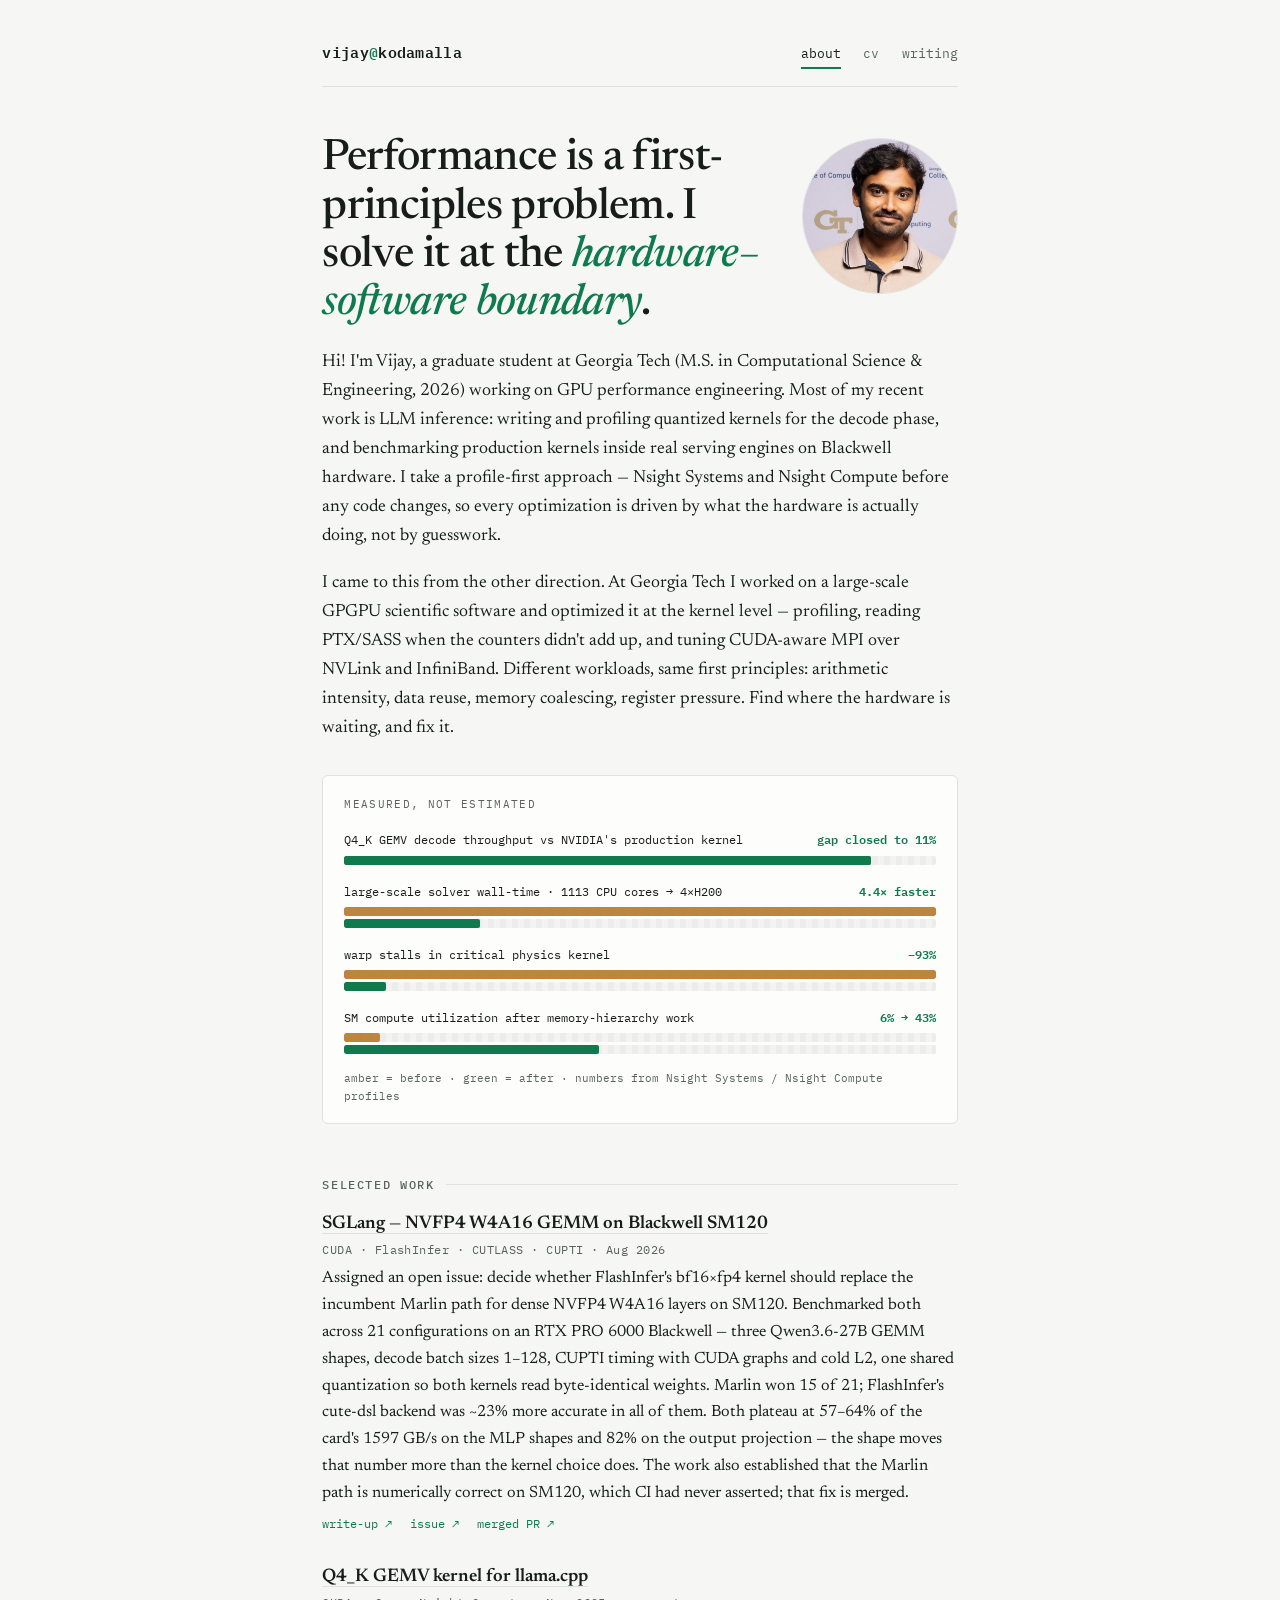
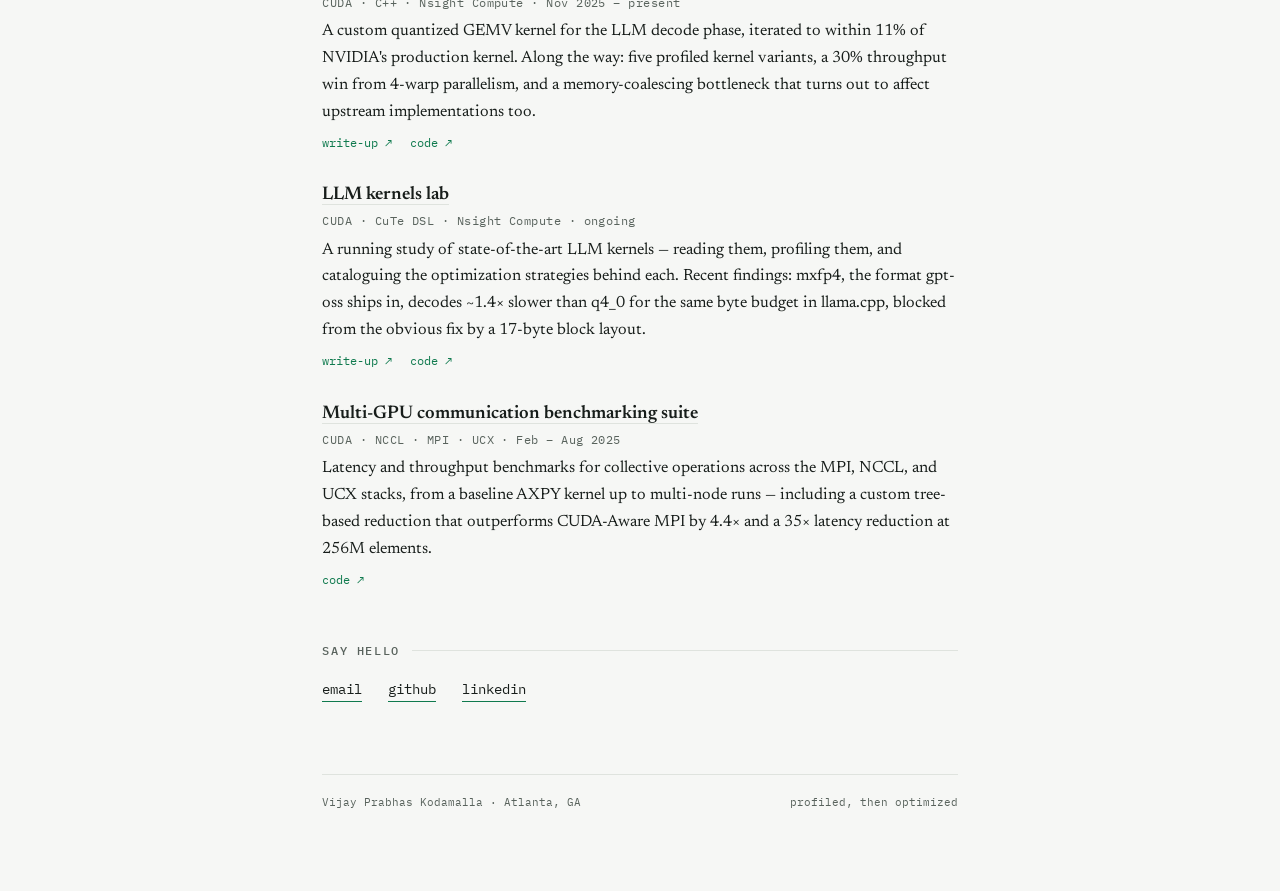
==== commit 314e59d6: "Update index.html" ====
--- a/index.html
+++ b/index.html
@@ -78,11 +78,11 @@
   <h2 class="eyebrow">Selected work</h2>
 
   <div class="item">
-  <h3><a href="writing/sglang-nvfp4-w4a16-sm120.html">NVFP4 W4A16 decode kernels in SGLang</a></h3>
-  <div class="meta">CUDA · NVFP4 · FlashInfer · CUPTI · RTX PRO 6000 · Aug 2026 – present</div>
-  <p>Benchmarking work on an open SGLang issue: does FlashInfer's bf16×fp4 kernel beat the incumbent Marlin path for dense NVFP4 layers on consumer Blackwell? Twenty-one configurations across real Qwen3.6-27B shapes at decode batch sizes, cold L2 and CUDA graphs. Marlin wins most of them — but both kernels leave 36% of the memory bus unused in a regime that should be saturated, and the split turns out to track CTA count rather than batch size. Also surfaced that the production Marlin path had never been correctness-tested on SM120, which became a separate PR.</p>
-  <div class="links"><a href="writing/sglang-nvfp4-w4a16-sm120.html">write-up ↗</a><a href="https://github.com/sgl-project/sglang/issues/33711">issue ↗</a><a href="https://github.com/sgl-project/sglang/pull/34327">PR ↗</a></div>
-</div>
+    <h3><a href="https://github.com/sgl-project/sglang/issues/33711">SGLang — NVFP4 W4A16 GEMM on Blackwell SM120</a></h3>
+    <div class="meta">CUDA · FlashInfer · CUTLASS · CUPTI · Aug 2026</div>
+    <p>Assigned an open issue: decide whether FlashInfer's bf16×fp4 kernel should replace the incumbent Marlin path for dense NVFP4 W4A16 layers on SM120. Benchmarked both across 21 configurations on an RTX PRO 6000 Blackwell — three Qwen3.6-27B GEMM shapes, decode batch sizes 1–128, CUPTI timing with CUDA graphs and cold L2, one shared quantization so both kernels read byte-identical weights. Marlin won 15 of 21; FlashInfer's cute-dsl backend was ~23% more accurate in all of them. Both plateau at 57–64% of the card's 1597 GB/s on the MLP shapes and 82% on the output projection — the shape moves that number more than the kernel choice does. The work also established that the Marlin path is numerically correct on SM120, which CI had never asserted; that fix is merged.</p>
+    <div class="links"><a href="writing/sglang-nvfp4-w4a16-sm120.html">write-up ↗</a><a href="https://github.com/sgl-project/sglang/issues/33711">issue ↗</a><a href="https://github.com/sgl-project/sglang/pull/34327">merged PR ↗</a></div>
+  </div>
 
 <div class="item">
   <h3><a href="https://vijay-kodamalla.github.io/gemv-q4_k-optimization/">Q4_K GEMV kernel for llama.cpp</a></h3>
@@ -105,15 +105,6 @@
   <div class="links"><a href="https://github.com/vijay-kodamalla/multi_gpu_comm_suite">code ↗</a></div>
 </div>
 
-  <h2 class="eyebrow">Open-source contributions</h2>
-
-  <div class="item">
-    <h3><a href="https://github.com/sgl-project/sglang/issues/33711">SGLang — NVFP4 W4A16 GEMM on Blackwell SM120</a></h3>
-    <div class="meta">CUDA · FlashInfer · CUTLASS · CUPTI · Aug 2026</div>
-    <p>Assigned an open issue: decide whether FlashInfer's bf16×fp4 kernel should replace the incumbent Marlin path for dense NVFP4 W4A16 layers on SM120. Benchmarked both across 21 configurations on an RTX PRO 6000 Blackwell — three Qwen3.6-27B GEMM shapes, decode batch sizes 1–128, CUPTI timing with CUDA graphs and cold L2, one shared quantization so both kernels read byte-identical weights. Marlin won 15 of 21; FlashInfer's cute-dsl backend was ~23% more accurate in all of them. Both plateau at 57–64% of the card's 1597 GB/s on the MLP shapes and 82% on the output projection — the shape moves that number more than the kernel choice does. The work also established that the Marlin path is numerically correct on SM120, which CI had never asserted; that fix is merged.</p>
-    <div class="links"><a href="https://github.com/sgl-project/sglang/pull/34327">merged PR ↗</a><a href="https://github.com/sgl-project/sglang/issues/33711">benchmark ↗</a></div>
-  </div>
-
   <h2 class="eyebrow">Say hello</h2>
   <div class="hello">
     <a href="mailto:vkodamalla3@gatech.edu">email</a>
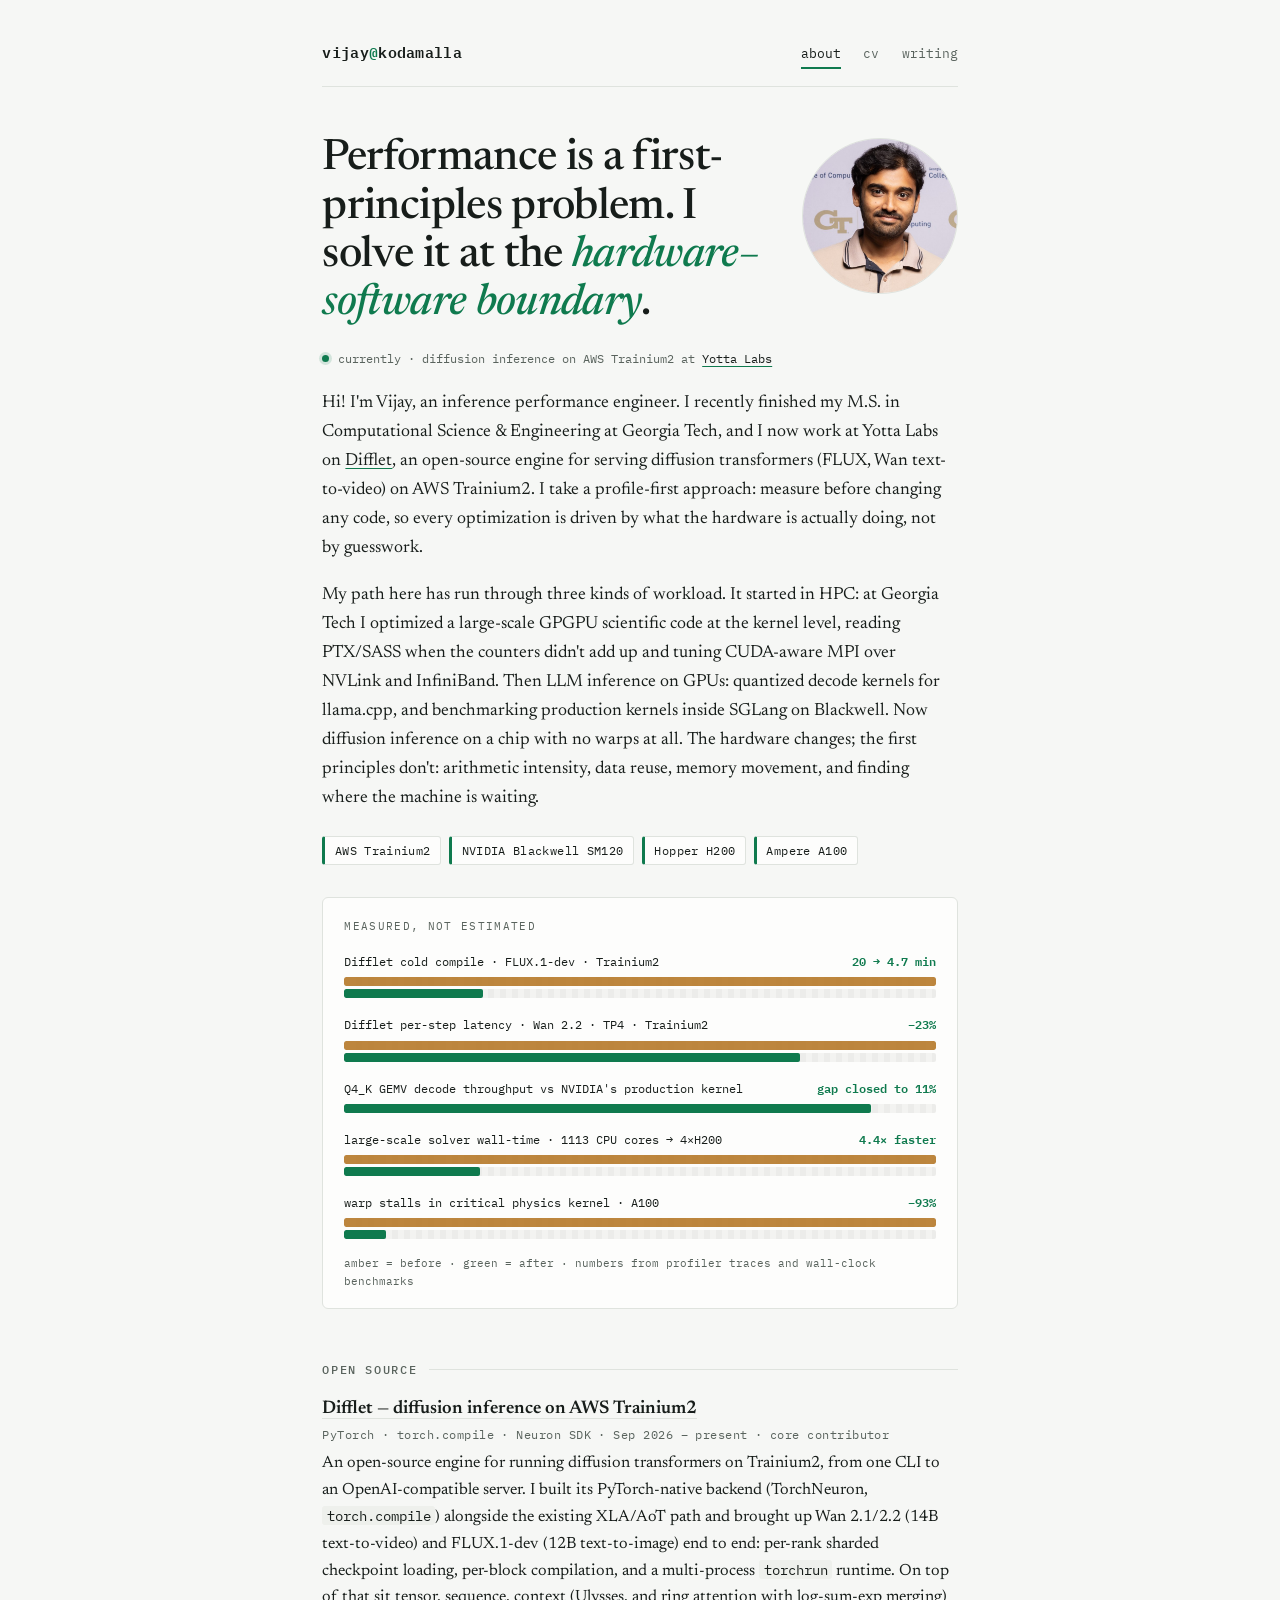
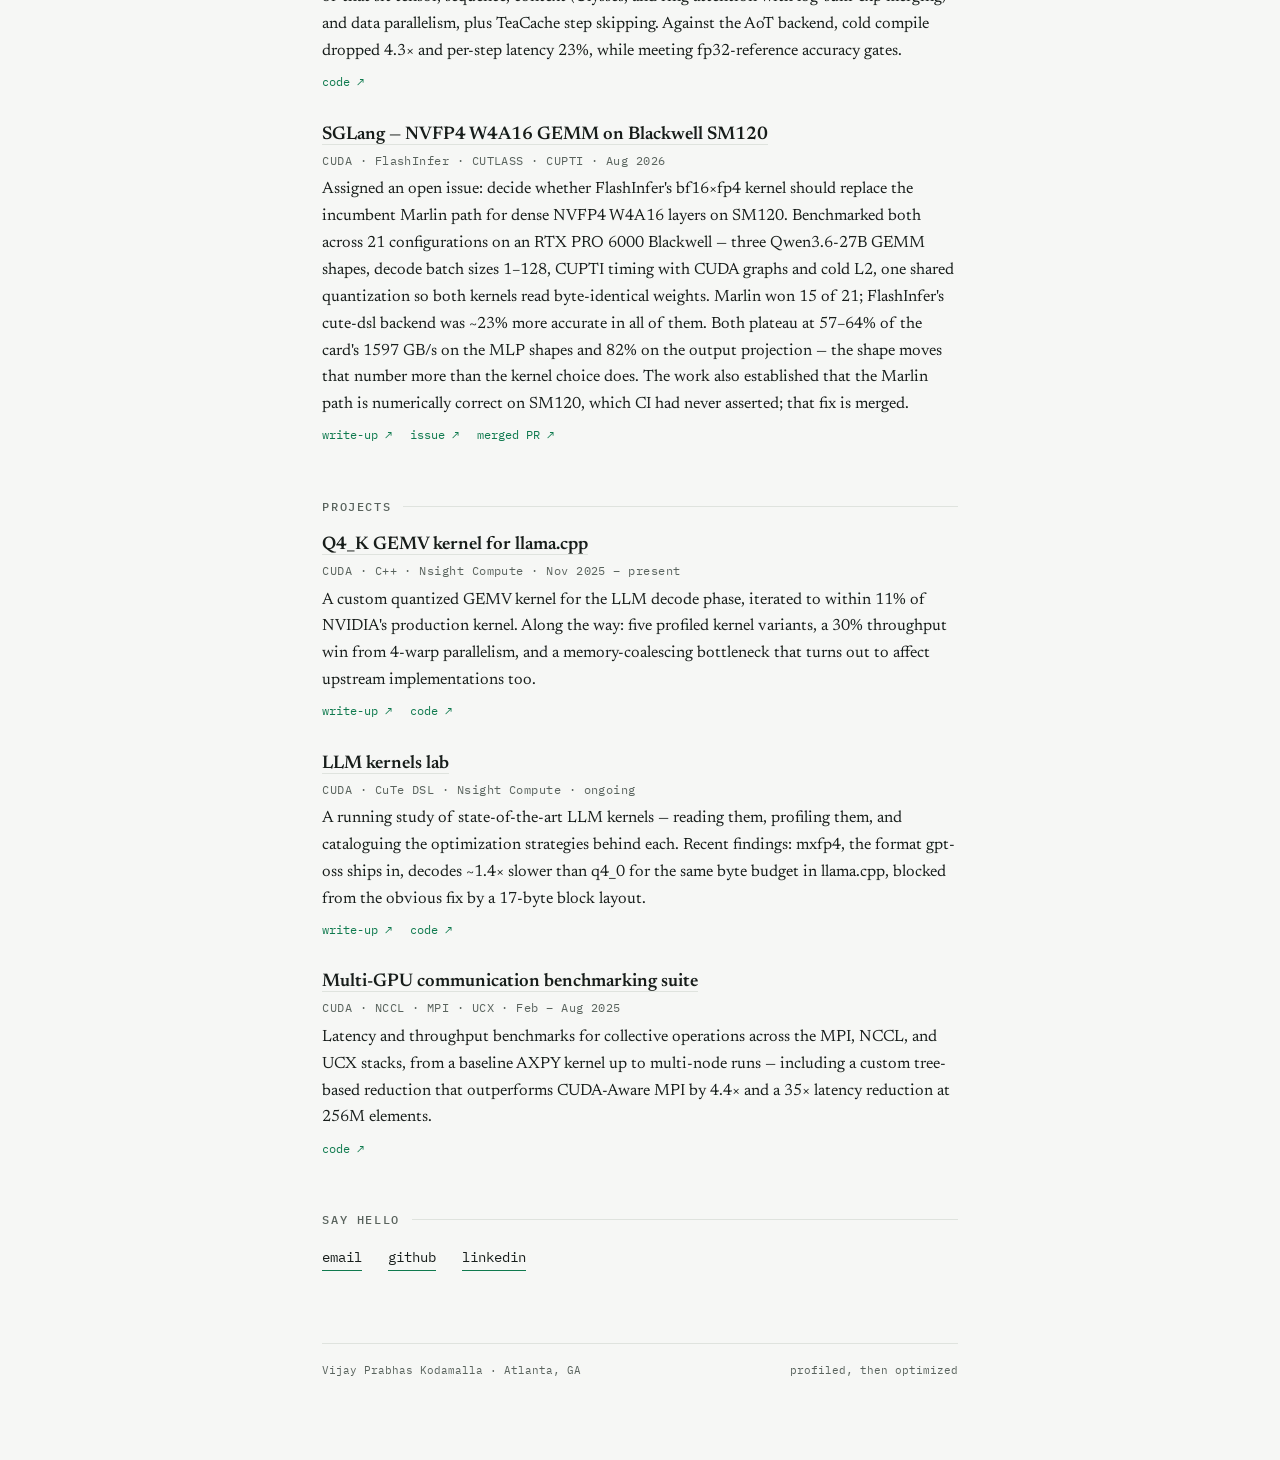
==== commit 3906c169: "Add files via upload" ====
--- a/index.html
+++ b/index.html
@@ -3,8 +3,8 @@
 <head>
 <meta charset="utf-8">
 <meta name="viewport" content="width=device-width, initial-scale=1.0">
-<title>Vijay Kodamalla — GPU Performance Engineering</title>
-<meta name="description" content="Vijay Kodamalla — graduate student at Georgia Tech working on GPU performance engineering: CUDA kernels, multi-GPU communication, and profiling-driven optimization.">
+<title>Vijay Kodamalla — Inference Performance Engineering</title>
+<meta name="description" content="Vijay Kodamalla — inference performance engineer working across silicon: kernels and runtimes for LLMs and diffusion models on NVIDIA GPUs and AWS Trainium2.">
 <link rel="preconnect" href="https://fonts.googleapis.com">
 <link rel="preconnect" href="https://fonts.gstatic.com" crossorigin>
 <link href="https://fonts.googleapis.com/css2?family=Newsreader:ital,opsz,wght@0,6..72,400;0,6..72,500;0,6..72,600;1,6..72,400;1,6..72,500&family=IBM+Plex+Mono:wght@400;500;600&display=swap" rel="stylesheet">
@@ -27,22 +27,46 @@
 
   <h1>Performance is a first-principles problem. I solve it at the <em>hardware–software boundary</em>.</h1>
 
-  <p>Hi! I'm Vijay, a graduate student at Georgia Tech (M.S. in Computational Science &amp; Engineering, 2026) working on GPU performance engineering. Most of my recent work is LLM inference: writing and profiling quantized kernels for the decode phase, and benchmarking production kernels inside real serving engines on Blackwell hardware. I take a profile-first approach — Nsight Systems and Nsight Compute before any code changes, so every optimization is driven by what the hardware is actually doing, not by guesswork.</p>
+  <p class="now"><span class="now-dot" aria-hidden="true"></span><span>currently · diffusion inference on AWS Trainium2 at <a href="https://www.yottalabs.ai/">Yotta Labs</a></span></p>
 
-  <p>I came to this from the other direction. At Georgia Tech I worked on a large-scale GPGPU scientific software and optimized it at the kernel level — profiling, reading PTX/SASS when the counters didn't add up, and tuning CUDA-aware MPI over NVLink and InfiniBand. Different workloads, same first principles: arithmetic intensity, data reuse, memory coalescing, register pressure. Find where the hardware is waiting, and fix it.</p>
+  <p>Hi! I'm Vijay, an inference performance engineer. I recently finished my M.S. in Computational Science &amp; Engineering at Georgia Tech, and I now work at Yotta Labs on <a href="https://github.com/ai-decentralized/Difflet">Difflet</a>, an open-source engine for serving diffusion transformers (FLUX, Wan text-to-video) on AWS Trainium2. I take a profile-first approach: measure before changing any code, so every optimization is driven by what the hardware is actually doing, not by guesswork.</p>
+
+  <p>My path here has run through three kinds of workload. It started in HPC: at Georgia Tech I optimized a large-scale GPGPU scientific code at the kernel level, reading PTX/SASS when the counters didn't add up and tuning CUDA-aware MPI over NVLink and InfiniBand. Then LLM inference on GPUs: quantized decode kernels for llama.cpp, and benchmarking production kernels inside SGLang on Blackwell. Now diffusion inference on a chip with no warps at all. The hardware changes; the first principles don't: arithmetic intensity, data reuse, memory movement, and finding where the machine is waiting.</p>
+
+  <ul class="silicon" aria-label="Hardware I have worked on">
+    <li>AWS Trainium2</li>
+    <li>NVIDIA Blackwell SM120</li>
+    <li>Hopper H200</li>
+    <li>Ampere A100</li>
+  </ul>
 
   <div class="measured" aria-label="Selected measured results">
     <div class="measured-caption">measured, not estimated</div>
 
     <div class="metric">
-  <div class="metric-label">
-    <span>Q4_K GEMV decode throughput vs NVIDIA's production kernel</span>
-    <span class="value">gap closed to 11%</span>
-  </div>
-  <div class="track">
-    <div class="bar before" style="--w: 89%"></div>
-    <div class="bar" style="--w: 89%"></div>
-  </div>
+      <div class="metric-label">
+        <span>Difflet cold compile · FLUX.1-dev · Trainium2</span>
+        <span class="value">20 → 4.7 min</span>
+      </div>
+      <div class="track"><div class="bar before" style="--w:100%"></div></div>
+      <div class="track" style="margin-top:3px"><div class="bar" style="--w:23.5%; animation-delay:.15s"></div></div>
+    </div>
+
+    <div class="metric">
+      <div class="metric-label">
+        <span>Difflet per-step latency · Wan 2.2 · TP4 · Trainium2</span>
+        <span class="value">−23%</span>
+      </div>
+      <div class="track"><div class="bar before" style="--w:100%; animation-delay:.15s"></div></div>
+      <div class="track" style="margin-top:3px"><div class="bar" style="--w:77%; animation-delay:.3s"></div></div>
+    </div>
+
+    <div class="metric">
+      <div class="metric-label">
+        <span>Q4_K GEMV decode throughput vs NVIDIA's production kernel</span>
+        <span class="value">gap closed to 11%</span>
+      </div>
+      <div class="track"><div class="bar" style="--w:89%; animation-delay:.45s"></div></div>
     </div>
 
     <div class="metric">
@@ -50,32 +74,30 @@
         <span>large-scale solver wall-time · 1113 CPU cores → 4×H200</span>
         <span class="value">4.4× faster</span>
       </div>
-      <div class="track"><div class="bar before" style="--w:100%"></div></div>
-      <div class="track" style="margin-top:3px"><div class="bar" style="--w:23%; animation-delay:.15s"></div></div>
+      <div class="track"><div class="bar before" style="--w:100%; animation-delay:.45s"></div></div>
+      <div class="track" style="margin-top:3px"><div class="bar" style="--w:23%; animation-delay:.6s"></div></div>
     </div>
 
     <div class="metric">
       <div class="metric-label">
-        <span>warp stalls in critical physics kernel</span>
+        <span>warp stalls in critical physics kernel · A100</span>
         <span class="value">−93%</span>
       </div>
-      <div class="track"><div class="bar before" style="--w:100%; animation-delay:.15s"></div></div>
-      <div class="track" style="margin-top:3px"><div class="bar" style="--w:7%; animation-delay:.3s"></div></div>
+      <div class="track"><div class="bar before" style="--w:100%; animation-delay:.6s"></div></div>
+      <div class="track" style="margin-top:3px"><div class="bar" style="--w:7%; animation-delay:.75s"></div></div>
     </div>
 
-    <div class="metric">
-      <div class="metric-label">
-        <span>SM compute utilization after memory-hierarchy work</span>
-        <span class="value">6% → 43%</span>
-      </div>
-      <div class="track"><div class="bar before" style="--w:6%; animation-delay:.45s"></div></div>
-      <div class="track" style="margin-top:3px"><div class="bar" style="--w:43%; animation-delay:.6s"></div></div>
-    </div>
-
-    <div class="measured-footnote">amber = before · green = after · numbers from Nsight Systems / Nsight Compute profiles</div>
+    <div class="measured-footnote">amber = before · green = after · numbers from profiler traces and wall-clock benchmarks</div>
   </div>
 
-  <h2 class="eyebrow">Selected work</h2>
+  <h2 class="eyebrow">Open source</h2>
+
+  <div class="item">
+    <h3><a href="https://github.com/ai-decentralized/Difflet">Difflet — diffusion inference on AWS Trainium2</a></h3>
+    <div class="meta">PyTorch · torch.compile · Neuron SDK · Sep 2026 – present · core contributor</div>
+    <p>An open-source engine for running diffusion transformers on Trainium2, from one CLI to an OpenAI-compatible server. I built its PyTorch-native backend (TorchNeuron, <code>torch.compile</code>) alongside the existing XLA/AoT path and brought up Wan 2.1/2.2 (14B text-to-video) and FLUX.1-dev (12B text-to-image) end to end: per-rank sharded checkpoint loading, per-block compilation, and a multi-process <code>torchrun</code> runtime. On top of that sit tensor, sequence, context (Ulysses, and ring attention with log-sum-exp merging) and data parallelism, plus TeaCache step skipping. Against the AoT backend, cold compile dropped 4.3× and per-step latency 23%, while meeting fp32-reference accuracy gates.</p>
+    <div class="links"><a href="https://github.com/ai-decentralized/Difflet">code ↗</a></div>
+  </div>
 
   <div class="item">
     <h3><a href="https://github.com/sgl-project/sglang/issues/33711">SGLang — NVFP4 W4A16 GEMM on Blackwell SM120</a></h3>
@@ -83,6 +105,8 @@
     <p>Assigned an open issue: decide whether FlashInfer's bf16×fp4 kernel should replace the incumbent Marlin path for dense NVFP4 W4A16 layers on SM120. Benchmarked both across 21 configurations on an RTX PRO 6000 Blackwell — three Qwen3.6-27B GEMM shapes, decode batch sizes 1–128, CUPTI timing with CUDA graphs and cold L2, one shared quantization so both kernels read byte-identical weights. Marlin won 15 of 21; FlashInfer's cute-dsl backend was ~23% more accurate in all of them. Both plateau at 57–64% of the card's 1597 GB/s on the MLP shapes and 82% on the output projection — the shape moves that number more than the kernel choice does. The work also established that the Marlin path is numerically correct on SM120, which CI had never asserted; that fix is merged.</p>
     <div class="links"><a href="writing/sglang-nvfp4-w4a16-sm120.html">write-up ↗</a><a href="https://github.com/sgl-project/sglang/issues/33711">issue ↗</a><a href="https://github.com/sgl-project/sglang/pull/34327">merged PR ↗</a></div>
   </div>
+
+  <h2 class="eyebrow">Projects</h2>
 
 <div class="item">
   <h3><a href="https://vijay-kodamalla.github.io/gemv-q4_k-optimization/">Q4_K GEMV kernel for llama.cpp</a></h3>
@@ -107,7 +131,7 @@
 
   <h2 class="eyebrow">Say hello</h2>
   <div class="hello">
-    <a href="mailto:vkodamalla3@gatech.edu">email</a>
+    <a href="mailto:PrabhaKodamalla@gmail.com">email</a>
     <a href="https://github.com/vijay-kodamalla">github</a>
     <a href="https://linkedin.com/in/vijaykodamalla">linkedin</a>
   </div>
--- a/styles.css
+++ b/styles.css
@@ -153,6 +153,59 @@
 
 .muted { color: var(--muted); }
 
+/* ----- "currently" line ----- */
+.now {
+  font-family: var(--mono);
+  font-size: 0.78rem;
+  color: var(--muted);
+  display: flex;
+  align-items: center;
+  gap: 0.55rem;
+  margin: 0 0 1.3rem;
+}
+
+.now a { color: var(--ink); }
+
+.now-dot {
+  flex: none;
+  width: 7px;
+  height: 7px;
+  border-radius: 50%;
+  background: var(--kernel);
+  box-shadow: 0 0 0 3px rgba(15, 122, 78, 0.15);
+}
+
+/* ----- silicon chips ----- */
+.silicon {
+  list-style: none;
+  padding: 0;
+  margin: 1.4rem 0 0;
+  display: flex;
+  flex-wrap: wrap;
+  gap: 0.5rem;
+  clear: both;
+}
+
+.silicon li {
+  font-family: var(--mono);
+  font-size: 0.72rem;
+  letter-spacing: 0.03em;
+  color: var(--ink);
+  border: 1px solid var(--hairline);
+  border-left: 3px solid var(--kernel);
+  border-radius: 3px;
+  background: #fdfdfc;
+  padding: 0.25rem 0.6rem;
+}
+
+.item code {
+  font-family: var(--mono);
+  font-size: 0.85em;
+  background: #eef0ec;
+  padding: 0.05em 0.3em;
+  border-radius: 3px;
+}
+
 /* ----- signature: measured strip (profiler bars) ----- */
 .measured {
   border: 1px solid var(--hairline);
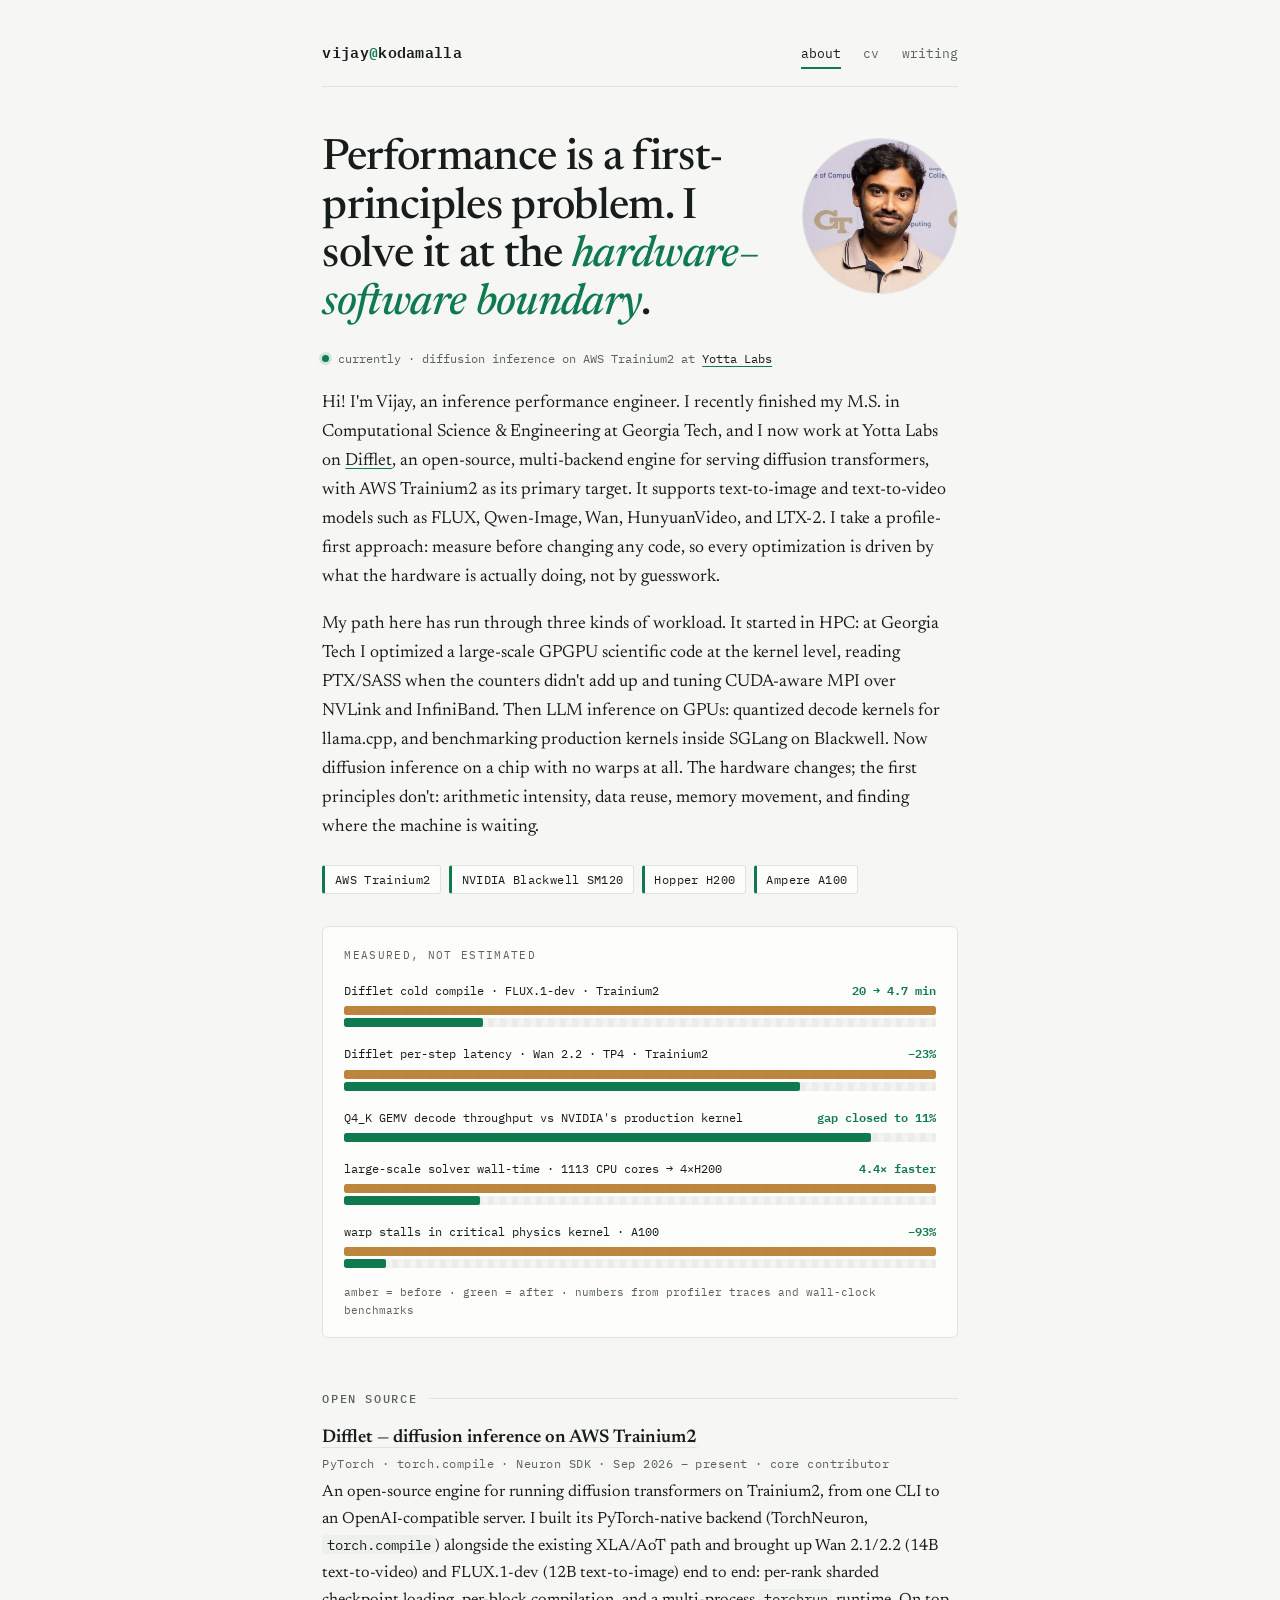
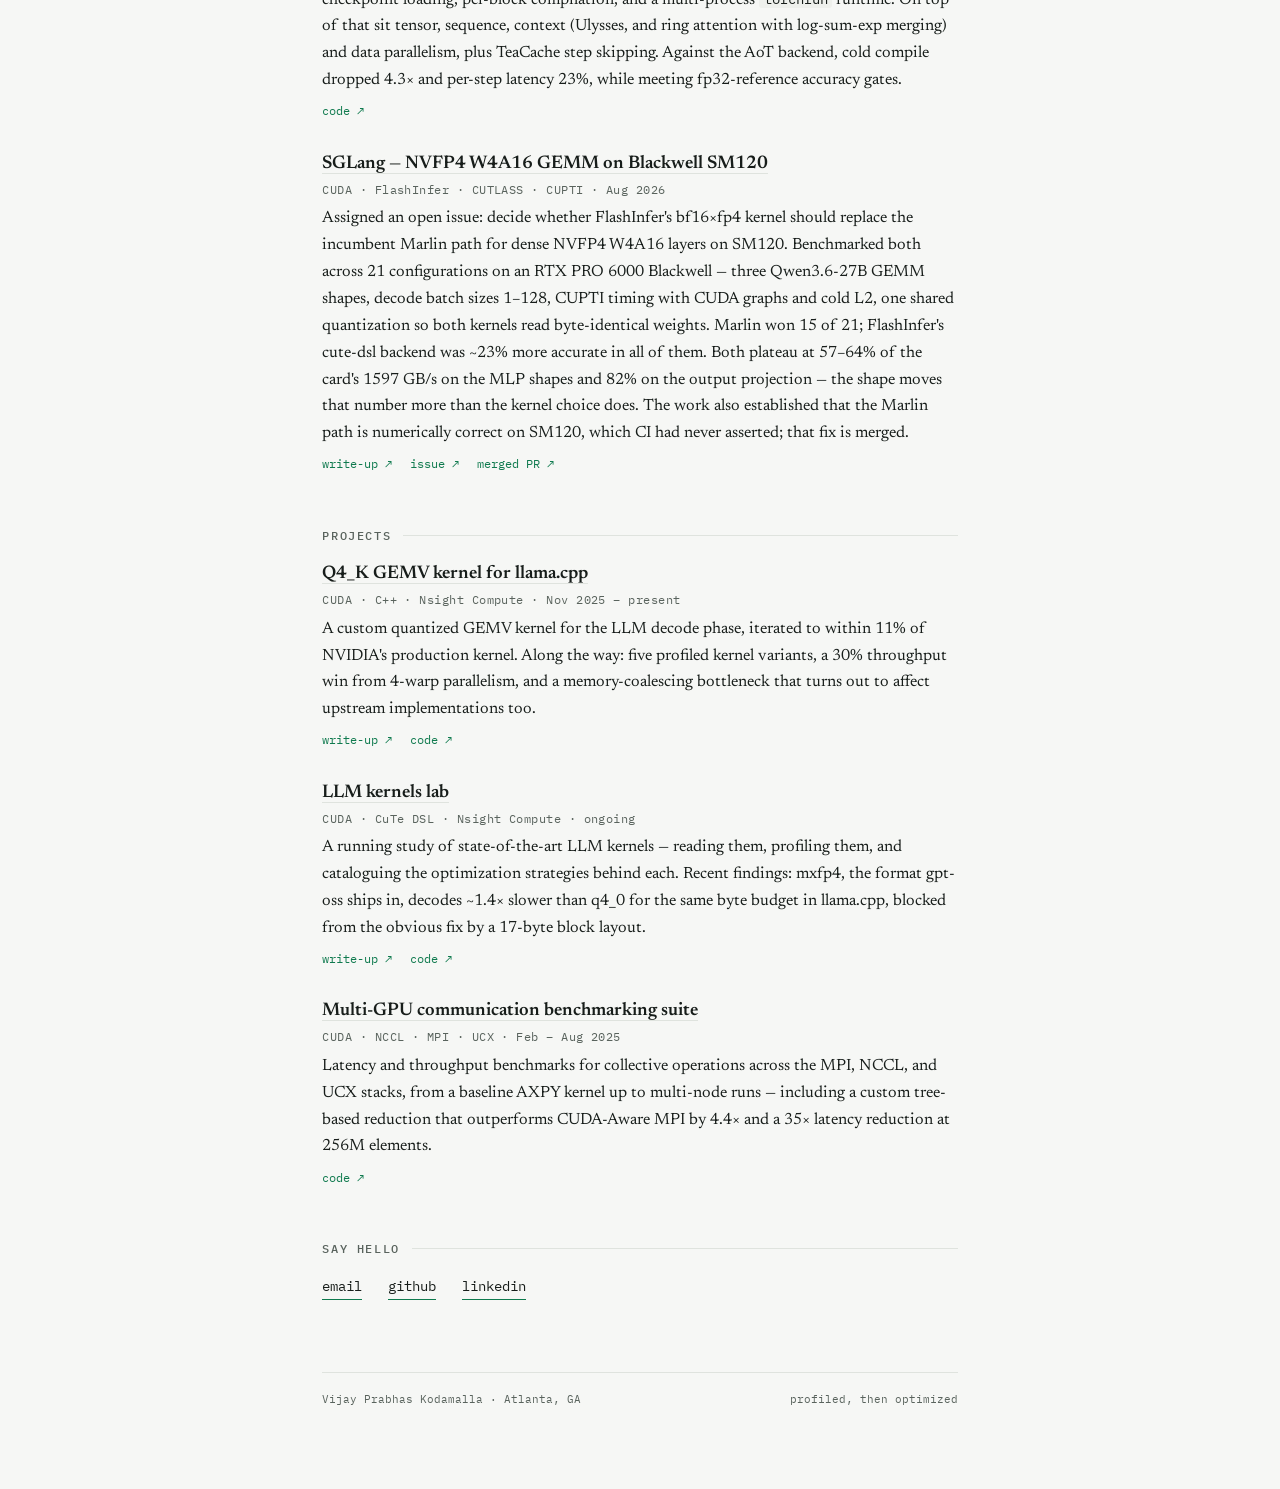
==== commit 6a3f3a15: "Update index.html" ====
--- a/index.html
+++ b/index.html
@@ -29,7 +29,7 @@
 
   <p class="now"><span class="now-dot" aria-hidden="true"></span><span>currently · diffusion inference on AWS Trainium2 at <a href="https://www.yottalabs.ai/">Yotta Labs</a></span></p>
 
-  <p>Hi! I'm Vijay, an inference performance engineer. I recently finished my M.S. in Computational Science &amp; Engineering at Georgia Tech, and I now work at Yotta Labs on <a href="https://github.com/ai-decentralized/Difflet">Difflet</a>, an open-source engine for serving diffusion transformers (FLUX, Wan text-to-video) on AWS Trainium2. I take a profile-first approach: measure before changing any code, so every optimization is driven by what the hardware is actually doing, not by guesswork.</p>
+  <p>Hi! I'm Vijay, an inference performance engineer. I recently finished my M.S. in Computational Science &amp; Engineering at Georgia Tech, and I now work at Yotta Labs on <a href="https://github.com/ai-decentralized/Difflet">Difflet</a>, an open-source, multi-backend engine for serving diffusion transformers, with AWS Trainium2 as its primary target. It supports text-to-image and text-to-video models such as FLUX, Qwen-Image, Wan, HunyuanVideo, and LTX-2. I take a profile-first approach: measure before changing any code, so every optimization is driven by what the hardware is actually doing, not by guesswork.</p>
 
   <p>My path here has run through three kinds of workload. It started in HPC: at Georgia Tech I optimized a large-scale GPGPU scientific code at the kernel level, reading PTX/SASS when the counters didn't add up and tuning CUDA-aware MPI over NVLink and InfiniBand. Then LLM inference on GPUs: quantized decode kernels for llama.cpp, and benchmarking production kernels inside SGLang on Blackwell. Now diffusion inference on a chip with no warps at all. The hardware changes; the first principles don't: arithmetic intensity, data reuse, memory movement, and finding where the machine is waiting.</p>
 
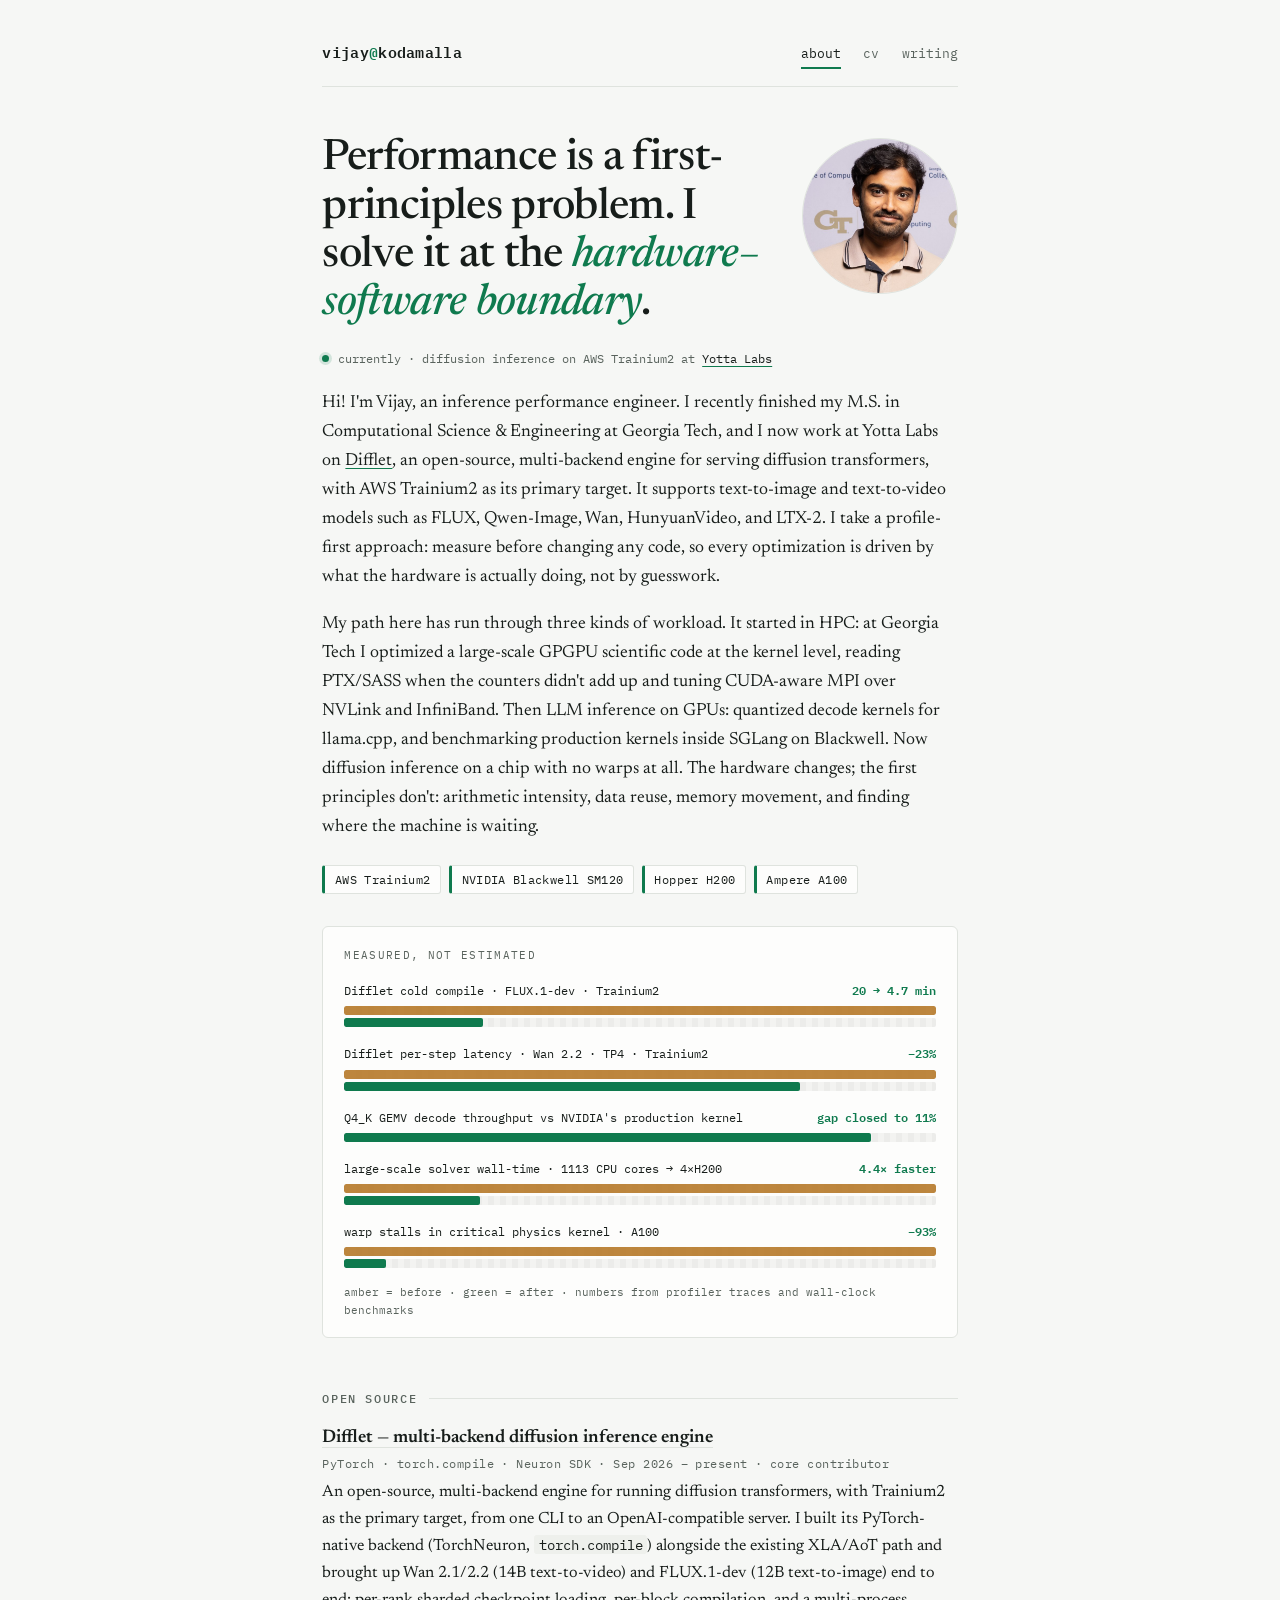
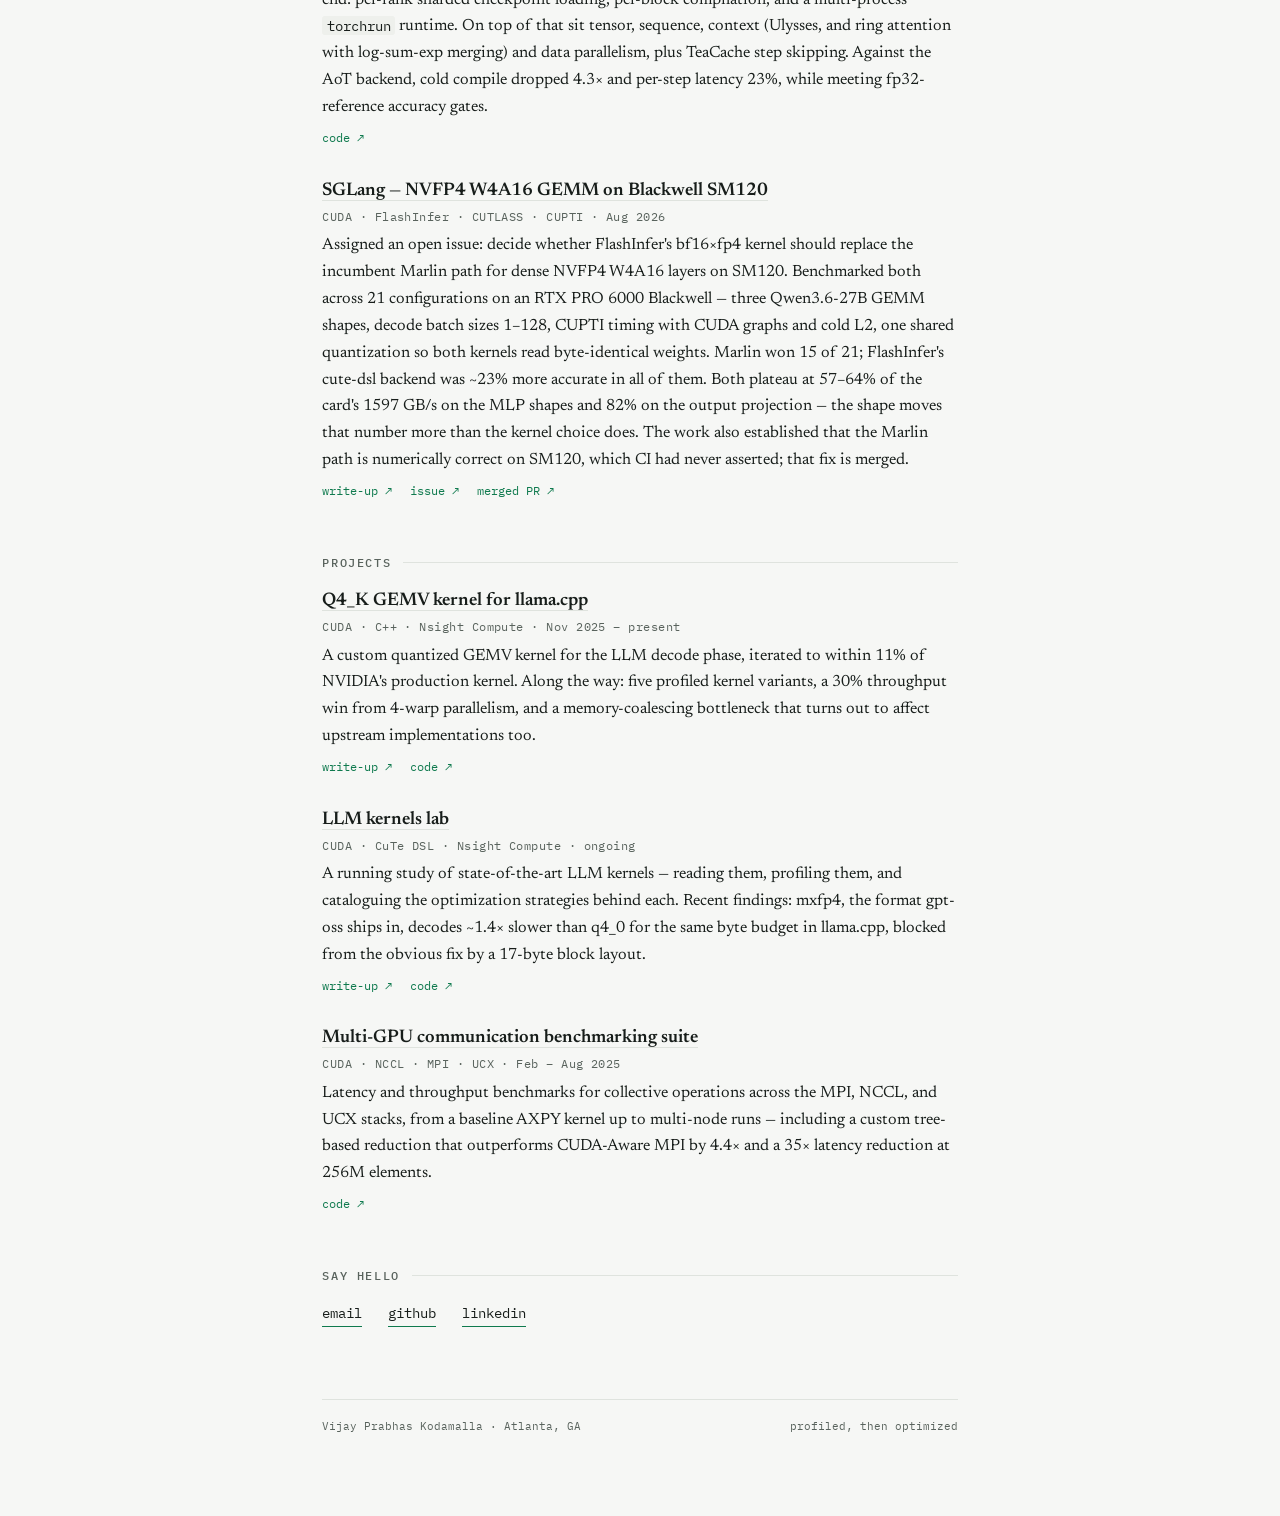
==== commit f1037093: "Update index.html" ====
--- a/index.html
+++ b/index.html
@@ -93,9 +93,9 @@
   <h2 class="eyebrow">Open source</h2>
 
   <div class="item">
-    <h3><a href="https://github.com/ai-decentralized/Difflet">Difflet — diffusion inference on AWS Trainium2</a></h3>
+    <h3><a href="https://github.com/ai-decentralized/Difflet">Difflet — multi-backend diffusion inference engine</a></h3>
     <div class="meta">PyTorch · torch.compile · Neuron SDK · Sep 2026 – present · core contributor</div>
-    <p>An open-source engine for running diffusion transformers on Trainium2, from one CLI to an OpenAI-compatible server. I built its PyTorch-native backend (TorchNeuron, <code>torch.compile</code>) alongside the existing XLA/AoT path and brought up Wan 2.1/2.2 (14B text-to-video) and FLUX.1-dev (12B text-to-image) end to end: per-rank sharded checkpoint loading, per-block compilation, and a multi-process <code>torchrun</code> runtime. On top of that sit tensor, sequence, context (Ulysses, and ring attention with log-sum-exp merging) and data parallelism, plus TeaCache step skipping. Against the AoT backend, cold compile dropped 4.3× and per-step latency 23%, while meeting fp32-reference accuracy gates.</p>
+    <p>An open-source, multi-backend engine for running diffusion transformers, with Trainium2 as the primary target, from one CLI to an OpenAI-compatible server. I built its PyTorch-native backend (TorchNeuron, <code>torch.compile</code>) alongside the existing XLA/AoT path and brought up Wan 2.1/2.2 (14B text-to-video) and FLUX.1-dev (12B text-to-image) end to end: per-rank sharded checkpoint loading, per-block compilation, and a multi-process <code>torchrun</code> runtime. On top of that sit tensor, sequence, context (Ulysses, and ring attention with log-sum-exp merging) and data parallelism, plus TeaCache step skipping. Against the AoT backend, cold compile dropped 4.3× and per-step latency 23%, while meeting fp32-reference accuracy gates.</p>
     <div class="links"><a href="https://github.com/ai-decentralized/Difflet">code ↗</a></div>
   </div>
 
